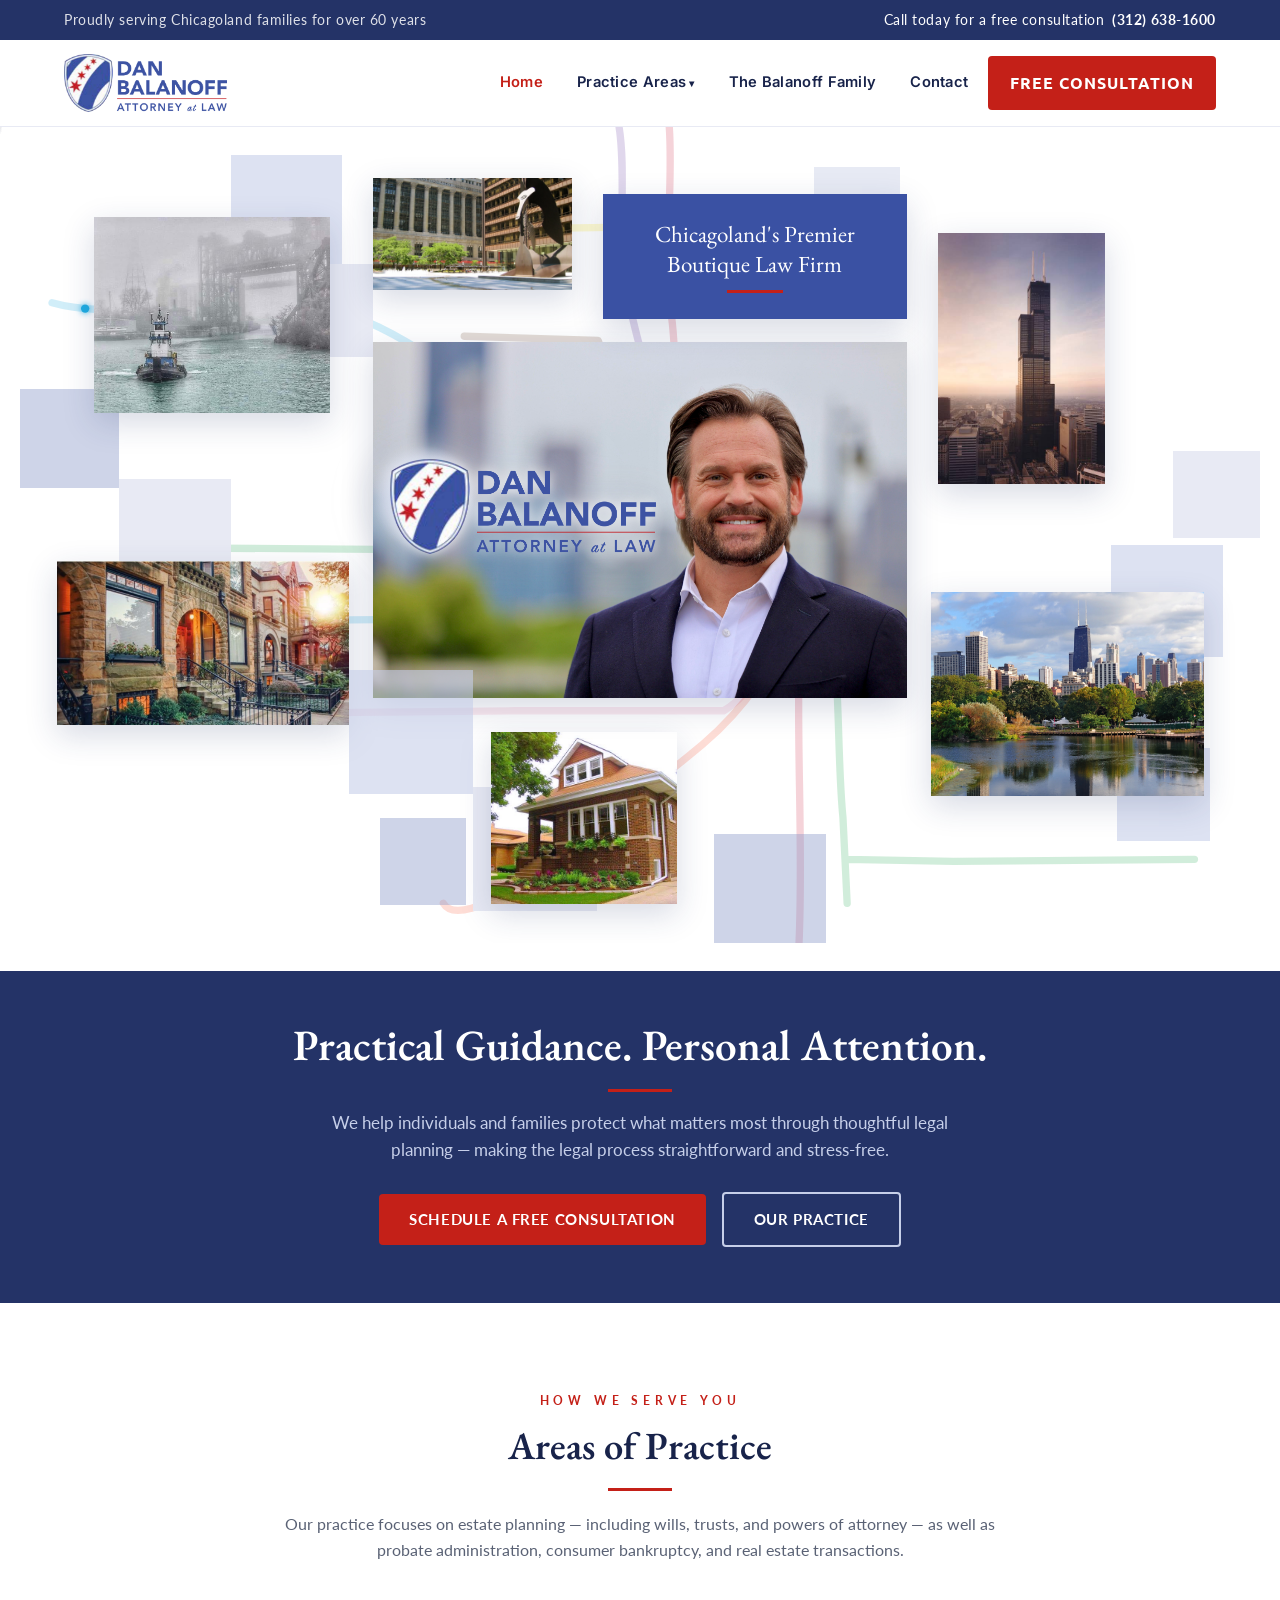
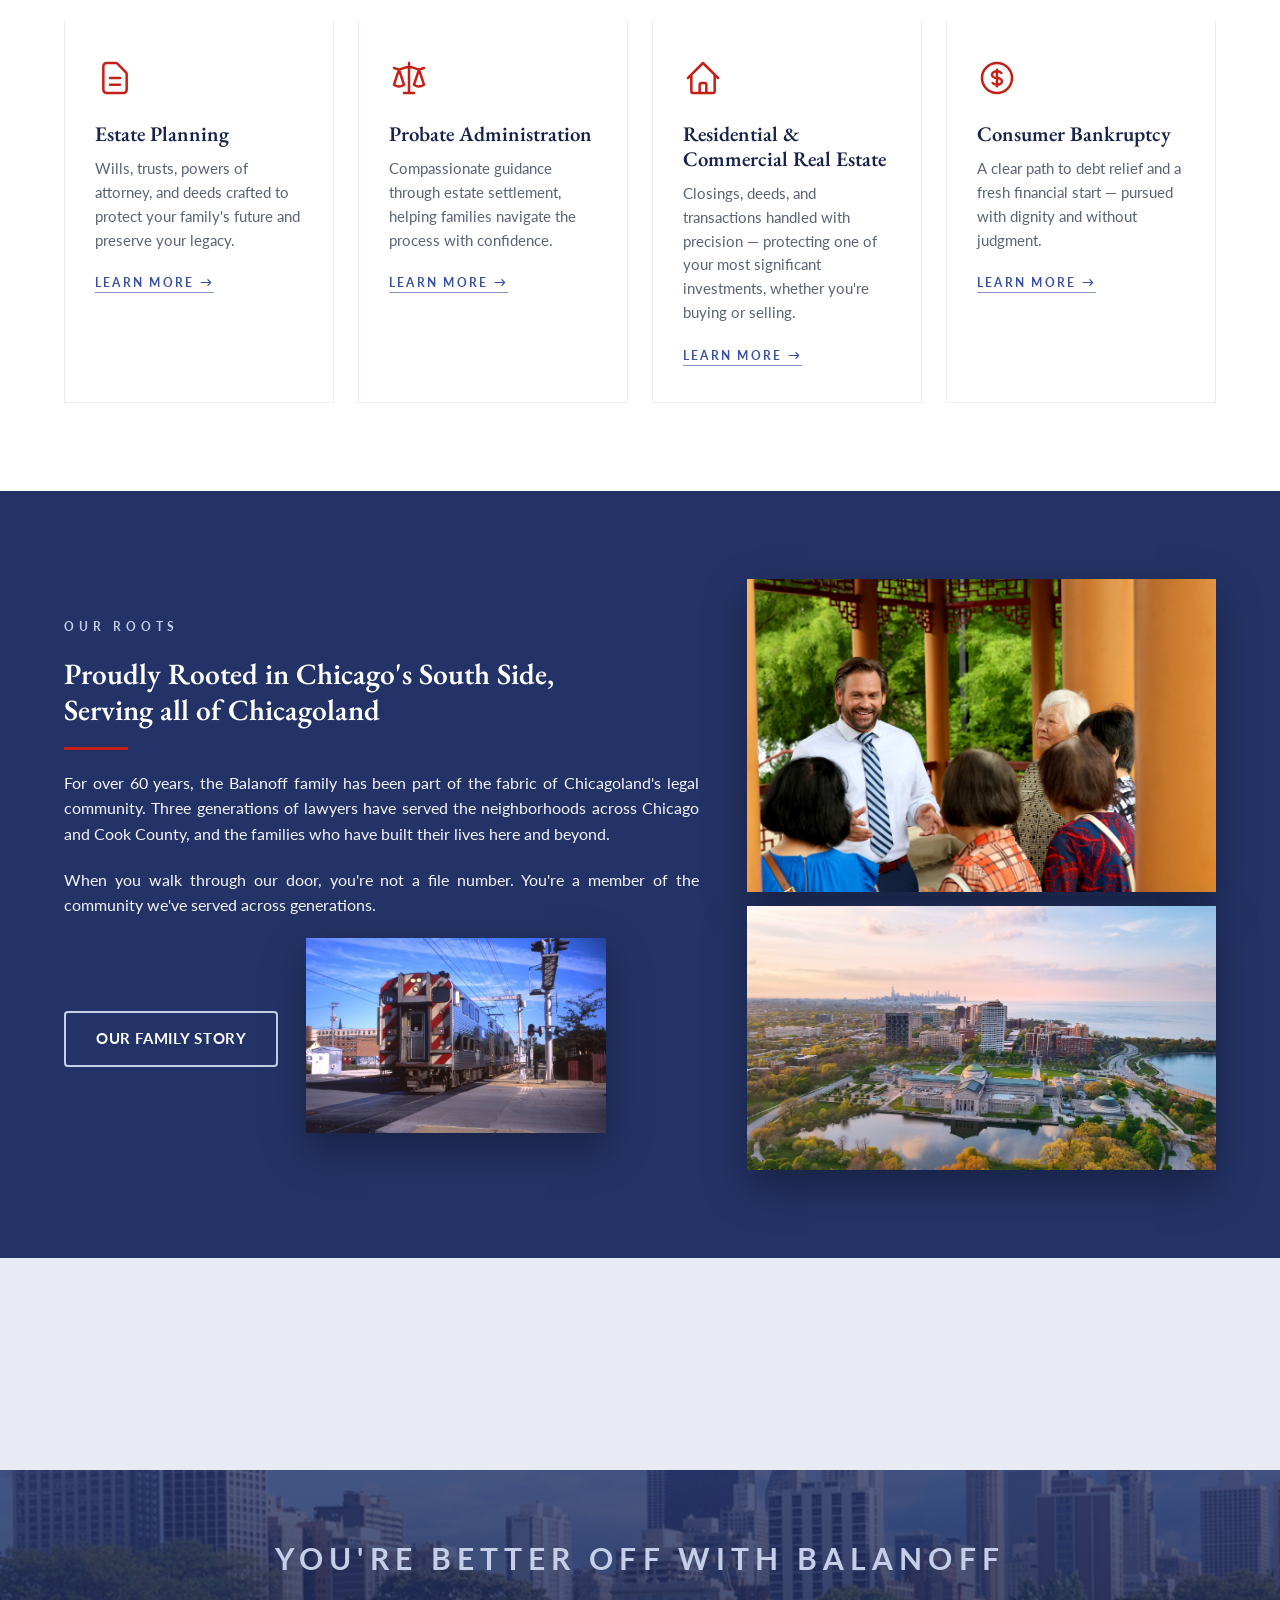
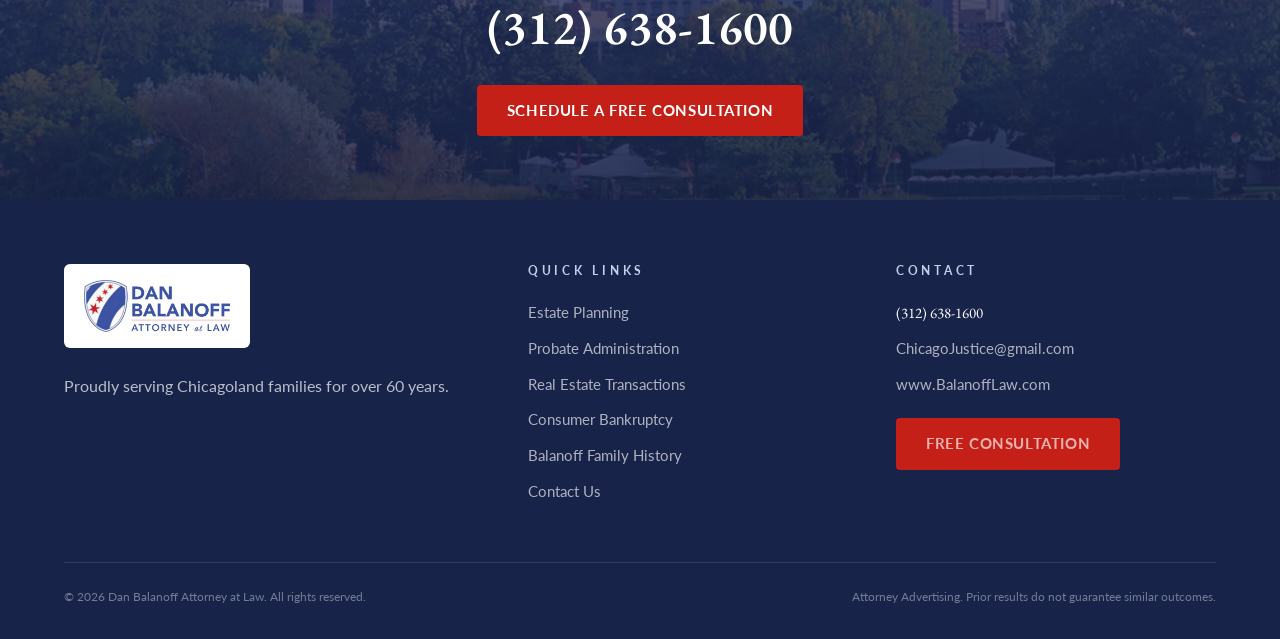
==== index.html @ df3f2abf "Initial commit: homepage with collage hero, brand assets, and design system Co-Authored-By: Claude F" ====
<!DOCTYPE html>
<html lang="en">
<head>
  <meta charset="UTF-8" />
  <meta name="viewport" content="width=device-width, initial-scale=1.0" />
  <title>Dan Balanoff Attorney at Law | Trusted Counsel for Every Chapter | Chicago</title>
  <meta name="description" content="Balanoff Law — estate planning, probate administration, real estate, and consumer bankruptcy. Proudly serving Chicagoland families for over 60 years. (312) 638-1600" />
  <link rel="preconnect" href="https://fonts.googleapis.com" />
  <link rel="preconnect" href="https://fonts.gstatic.com" crossorigin />
  <link rel="stylesheet" href="css/styles.css" />
</head>
<body>

  <!-- ════════ Top utility bar ════════ -->
  <div class="topbar">
    <div class="container">
      <span class="tagline">Proudly serving Chicagoland families for over 60 years</span>
      <span>Call today for a free consultation&ensp;<a href="tel:3126381600">(312) 638-1600</a></span>
    </div>
  </div>

  <!-- ════════ Header ════════ -->
  <header class="site-header" id="site-header">
    <div class="container">
      <a href="index.html" class="brand" aria-label="Balanoff Law home">
        <img src="assets/logo-full.png" alt="Dan Balanoff, Attorney at Law — shield logo" />
      </a>

      <button class="nav-toggle" id="nav-toggle" aria-label="Open menu" aria-expanded="false" aria-controls="main-nav">
        <span></span><span></span><span></span>
      </button>

      <nav class="main-nav" id="main-nav" aria-label="Primary">
        <ul>
          <li><a href="index.html" class="active">Home</a></li>
          <li class="has-dropdown">
            <a href="index.html#practice" aria-haspopup="true">Practice Areas</a>
            <ul class="dropdown">
              <li><a href="estate-planning.html">Estate Planning</a></li>
              <li><a href="probate.html">Probate Administration</a></li>
              <li><a href="real-estate.html">Real Estate</a></li>
              <li><a href="bankruptcy.html">Consumer Bankruptcy</a></li>
            </ul>
          </li>
          <li><a href="family-history.html">The Balanoff Family</a></li>
          <li><a href="contact.html">Contact</a></li>
          <li><a href="contact.html" class="nav-cta">Free Consultation</a></li>
        </ul>
      </nav>
    </div>
  </header>

  <main>
    <!-- ════════ Hero collage ════════ -->
    <section class="hero" aria-label="Balanoff Law — Chicago">

      <!-- CTA 'L' map watermark with traveling train lights -->
      <div class="hero-map" aria-hidden="true">
        <svg viewBox="0 0 1240 780" preserveAspectRatio="xMidYMid slice" xmlns="http://www.w3.org/2000/svg">
          <defs>
            <filter id="train-glow" x="-150%" y="-150%" width="400%" height="400%">
              <feGaussianBlur stdDeviation="3" result="blur" />
              <feMerge>
                <feMergeNode in="blur" /><feMergeNode in="SourceGraphic" />
              </feMerge>
            </filter>
          </defs>

          <!-- L lines (authentic CTA colors) -->
          <path id="l-red"    class="l-line" stroke="#C60C30" d="M648,0 C652,60 642,120 650,180 C658,240 650,300 660,350 C668,390 700,400 740,415 L770,430 L772,520 C770,600 776,690 772,780" />
          <path id="l-purple" class="l-line" stroke="#522398" d="M600,0 C608,50 596,110 610,170 C622,225 640,280 652,330 C662,370 700,395 738,412" />
          <path id="l-yellow" class="l-line" stroke="#F9E300" d="M432,58 C436,80 440,95 462,98 L590,96" />
          <path id="l-blue"   class="l-line" stroke="#00A1DE" d="M58,168 C100,180 150,172 210,174 L330,176 C420,200 520,300 600,370 C650,412 710,420 752,428" />
          <path id="l-blue2"  class="l-line" stroke="#00A1DE" d="M178,470 C260,476 340,468 430,472 L600,470 C660,468 716,452 754,442" />
          <path id="l-green"  class="l-line" stroke="#009B3A" d="M138,402 L400,404 C500,406 600,410 700,418 L745,422 L800,455 C812,520 808,600 814,660 L818,742 M818,700 L920,702 L1150,700" />
          <path id="l-brown"  class="l-line" stroke="#62361B" d="M452,200 L580,204 C592,240 610,260 614,300 C618,340 660,380 700,402 L742,418" />
          <path id="l-pink"   class="l-line" stroke="#E27EA6" d="M300,560 L500,558 L700,558 C730,540 748,500 754,462" />
          <path id="l-orange" class="l-line" stroke="#F9461C" d="M432,742 C440,756 470,748 510,720 C560,684 620,640 680,590 C720,556 752,510 764,470" />
          <!-- the Loop -->
          <rect class="l-loop" stroke="#522398" x="746" y="408" width="56" height="52" rx="6" />

          <!-- traveling train lights -->
          <circle class="train-dot" r="4.5" fill="#C60C30" filter="url(#train-glow)">
            <animateMotion dur="14s" repeatCount="indefinite" keyPoints="0;1;0" keyTimes="0;0.5;1" calcMode="linear"><mpath href="#l-red" /></animateMotion>
          </circle>
          <circle class="train-dot" r="4" fill="#00A1DE" filter="url(#train-glow)">
            <animateMotion dur="16s" begin="2s" repeatCount="indefinite" keyPoints="0;1;0" keyTimes="0;0.5;1" calcMode="linear"><mpath href="#l-blue" /></animateMotion>
          </circle>
          <circle class="train-dot" r="4" fill="#009B3A" filter="url(#train-glow)">
            <animateMotion dur="15s" begin="5s" repeatCount="indefinite" keyPoints="0;1;0" keyTimes="0;0.5;1" calcMode="linear"><mpath href="#l-green" /></animateMotion>
          </circle>
          <circle class="train-dot" r="4" fill="#F9461C" filter="url(#train-glow)">
            <animateMotion dur="12s" begin="1s" repeatCount="indefinite" keyPoints="0;1;0" keyTimes="0;0.5;1" calcMode="linear"><mpath href="#l-orange" /></animateMotion>
          </circle>
          <circle class="train-dot" r="4" fill="#522398" filter="url(#train-glow)">
            <animateMotion dur="13s" begin="3s" repeatCount="indefinite" keyPoints="0;1;0" keyTimes="0;0.5;1" calcMode="linear"><mpath href="#l-purple" /></animateMotion>
          </circle>
          <circle class="train-dot" r="4" fill="#E27EA6" filter="url(#train-glow)">
            <animateMotion dur="11s" begin="4s" repeatCount="indefinite" keyPoints="0;1;0" keyTimes="0;0.5;1" calcMode="linear"><mpath href="#l-pink" /></animateMotion>
          </circle>
          <circle class="train-dot" r="4" fill="#62361B" filter="url(#train-glow)">
            <animateMotion dur="12s" begin="6s" repeatCount="indefinite" keyPoints="0;1;0" keyTimes="0;0.5;1" calcMode="linear"><mpath href="#l-brown" /></animateMotion>
          </circle>
          <circle class="train-dot" r="4" fill="#00A1DE" filter="url(#train-glow)">
            <animateMotion dur="13s" begin="7s" repeatCount="indefinite" keyPoints="0;1;0" keyTimes="0;0.5;1" calcMode="linear"><mpath href="#l-blue2" /></animateMotion>
          </circle>
        </svg>
      </div>

      <div class="collage">

        <!-- stepped translucent squares (style ref) -->
        <div class="tile flat t-sky  f1"></div>
        <div class="tile flat t-lav  f2"></div>
        <div class="tile flat t-peri f3"></div>
        <div class="tile flat t-sky  f4"></div>
        <div class="tile flat t-lav  f5"></div>
        <div class="tile flat t-peri f6"></div>
        <div class="tile flat t-sky  f7"></div>
        <div class="tile flat t-lav  f8"></div>
        <div class="tile flat t-navy-soft f9"></div>
        <div class="tile flat t-sky  f10"></div>
        <div class="tile flat t-lav  f11"></div>
        <div class="tile flat t-peri f12"></div>

        <!-- navy headline tile -->
        <div class="tile tile-title">
          <span class="tile-line">Chicagoland's Premier<br />Boutique Law Firm</span>
          <div class="tile-rule"></div>
        </div>

        <!-- center headshot with logo overlay -->
        <div class="headshot-wrap">
          <div class="tile tile-headshot">
            <img src="assets/img/dan-headshot.jpg" alt="Dan Balanoff, attorney, with the Chicago skyline behind him" />
          </div>
          <div class="hero-logo" aria-hidden="false">
            <img src="assets/logo-full.png" alt="Dan Balanoff, Attorney at Law" />
          </div>
        </div>

        <!-- surrounding photos -->
        <div class="mobile-grid">
          <div class="tile tile-tugboat">
            <img src="assets/img/tugboat.jpg" alt="A tugboat on the Calumet River in the fog" />
          </div>
          <div class="tile tile-brownstones">
            <img src="assets/img/brownstones.jpg" alt="Historic Chicago brownstone row houses" />
          </div>
          <div class="tile tile-willis">
            <img src="assets/img/willis-tower.jpg" alt="The Willis Tower rising above the Chicago skyline" />
          </div>
          <div class="tile tile-skyline">
            <img src="assets/img/skyline-lp.jpg" alt="Chicago skyline over the Lincoln Park lagoon" />
          </div>
          <div class="tile tile-daley">
            <img src="assets/img/daley-plaza.webp" alt="Daley Plaza and the Picasso sculpture in downtown Chicago" />
          </div>
          <div class="tile tile-house">
            <img src="assets/img/house.jpg" alt="A classic Chicago brick bungalow" />
          </div>
        </div>

      </div>
    </section>

    <!-- ════════ Hero strip ════════ -->
    <section class="hero-strip">
      <h1>Practical Guidance. Personal Attention.</h1>
      <div class="rule center"></div>
      <p>We help individuals and families protect what matters most through thoughtful legal planning — making the legal process straightforward and stress-free.</p>
      <a href="contact.html" class="btn btn-red">Schedule a Free Consultation</a>
      <a href="#practice" class="btn btn-ghost">Our Practice</a>
    </section>

    <!-- ════════ Practice areas ════════ -->
    <section class="section" id="practice">
      <div class="container">
        <div class="section-head reveal">
          <p class="kicker">How We Serve You</p>
          <h2>Areas of Practice</h2>
          <div class="rule center"></div>
          <p class="lede">Our practice focuses on estate planning — including wills, trusts, and powers of attorney — as well as probate administration, consumer bankruptcy, and real estate transactions.</p>
        </div>

        <div class="practice-grid">
          <a href="estate-planning.html" class="practice-card reveal">
            <svg fill="none" stroke="currentColor" viewBox="0 0 24 24" aria-hidden="true">
              <path stroke-linecap="round" stroke-linejoin="round" stroke-width="1.5" d="M9 12h6m-6 4h6m2 5H7a2 2 0 01-2-2V5a2 2 0 012-2h5.586a1 1 0 01.707.293l5.414 5.414a1 1 0 01.293.707V19a2 2 0 01-2 2z"/>
            </svg>
            <h3>Estate Planning</h3>
            <p>Wills, trusts, powers of attorney, and deeds crafted to protect your family's future and preserve your legacy.</p>
            <span class="more">Learn More →</span>
          </a>

          <a href="probate.html" class="practice-card reveal">
            <svg fill="none" stroke="currentColor" viewBox="0 0 24 24" aria-hidden="true">
              <path stroke-linecap="round" stroke-linejoin="round" stroke-width="1.5" d="M3 6l3 1m0 0l-3 9a5.002 5.002 0 006.001 0M6 7l3 9M6 7l6-2m6 2l3-1m-3 1l-3 9a5.002 5.002 0 006.001 0M18 7l3 9m-3-9l-6-2m0-2v2m0 16V5m0 16H9m3 0h3"/>
            </svg>
            <h3>Probate Administration</h3>
            <p>Compassionate guidance through estate settlement, helping families navigate the process with confidence.</p>
            <span class="more">Learn More →</span>
          </a>

          <a href="real-estate.html" class="practice-card reveal">
            <svg fill="none" stroke="currentColor" viewBox="0 0 24 24" aria-hidden="true">
              <path stroke-linecap="round" stroke-linejoin="round" stroke-width="1.5" d="M3 12l2-2m0 0l7-7 7 7M5 10v10a1 1 0 001 1h3m10-11l2 2m-2-2v10a1 1 0 01-1 1h-3m-6 0a1 1 0 001-1v-4a1 1 0 011-1h2a1 1 0 011 1v4a1 1 0 001 1m-6 0h6"/>
            </svg>
            <h3>Residential &amp; Commercial Real Estate</h3>
            <p>Closings, deeds, and transactions handled with precision — protecting one of your most significant investments, whether you're buying or selling.</p>
            <span class="more">Learn More →</span>
          </a>

          <a href="bankruptcy.html" class="practice-card reveal">
            <svg fill="none" stroke="currentColor" viewBox="0 0 24 24" aria-hidden="true">
              <path stroke-linecap="round" stroke-linejoin="round" stroke-width="1.5" d="M12 8c-1.657 0-3 .895-3 2s1.343 2 3 2 3 .895 3 2-1.343 2-3 2m0-8c1.11 0 2.08.402 2.599 1M12 8V7m0 1v8m0 0v1m0-1c-1.11 0-2.08-.402-2.599-1M21 12a9 9 0 11-18 0 9 9 0 0118 0z"/>
            </svg>
            <h3>Consumer Bankruptcy</h3>
            <p>A clear path to debt relief and a fresh financial start — pursued with dignity and without judgment.</p>
            <span class="more">Learn More →</span>
          </a>
        </div>
      </div>
    </section>

    <!-- ════════ Roots / community ════════ -->
    <section class="section roots" id="roots">
      <div class="container roots-grid">
        <div class="reveal">
          <p class="kicker">Our Roots</p>
          <h2>Proudly Rooted in Chicago's South Side,<br />Serving all of Chicagoland</h2>
          <div class="rule"></div>
          <p>For over 60 years, the Balanoff family has been part of the fabric of Chicagoland's legal community. Three generations of lawyers have served the neighborhoods across Chicago and Cook County, and the families who have built their lives here and beyond.</p>
          <p>When you walk through our door, you're not a file number. You're a member of the community we've served across generations.</p>
          <div class="roots-cta-row">
            <a href="family-history.html" class="btn btn-ghost">Our Family Story</a>
            <div class="rc rc-metra"><img src="assets/img/metra.jpg" alt="A Metra commuter train at a South Side crossing" /></div>
          </div>
        </div>
        <div class="roots-collage reveal">
          <div class="rc rc1"><img src="assets/img/dan-ping-tom.jpg" alt="Dan Balanoff in Ping Tom Memorial Park" /></div>
          <div class="rc rc2"><img src="assets/img/msi.jpg" alt="Aerial view of the Museum of Science and Industry with the Chicago skyline beyond" /></div>
        </div>
      </div>
    </section>

    <!-- ════════ Quote band ════════ -->
    <section class="section quote-band">
      <div class="container reveal">
        <blockquote>"Life is a journey that begins and ends with family. The Balanoffs have proudly represented the residents of Chicagoland for over 60 years."</blockquote>
        <div class="quote-attr">A Legacy of Service</div>
      </div>
    </section>

    <!-- ════════ CTA banner ════════ -->
    <section class="cta-banner" style="background-image:url('assets/img/skyline-lp.jpg')">
      <div class="cta-inner">
        <p class="kicker">You're Better Off with Balanoff</p>
        <h2><a href="tel:3126381600">(312) 638-1600</a></h2>
        <a href="contact.html" class="btn btn-red">Schedule a Free Consultation</a>
      </div>
    </section>
  </main>

  <!-- ════════ Footer ════════ -->
  <footer class="site-footer">
    <div class="container">
      <div class="footer-grid">
        <div>
          <div class="footer-logo-panel">
            <img src="assets/logo-full.png" alt="Dan Balanoff, Attorney at Law" />
          </div>
          <p>Proudly serving Chicagoland families for over 60 years.</p>
        </div>
        <div>
          <h4>Quick Links</h4>
          <ul>
            <li><a href="estate-planning.html">Estate Planning</a></li>
            <li><a href="probate.html">Probate Administration</a></li>
            <li><a href="real-estate.html">Real Estate Transactions</a></li>
            <li><a href="bankruptcy.html">Consumer Bankruptcy</a></li>
            <li><a href="family-history.html">Balanoff Family History</a></li>
            <li><a href="contact.html">Contact Us</a></li>
          </ul>
        </div>
        <div>
          <h4>Contact</h4>
          <ul>
            <li><a href="tel:3126381600" class="footer-phone">(312) 638-1600</a></li>
            <li><a href="mailto:ChicagoJustice@gmail.com">ChicagoJustice@gmail.com</a></li>
            <li><a href="https://www.BalanoffLaw.com">www.BalanoffLaw.com</a></li>
            <li style="padding-top:12px"><a href="contact.html" class="btn btn-red">Free Consultation</a></li>
          </ul>
        </div>
      </div>
      <div class="footer-bottom">
        <p>© 2026 Dan Balanoff Attorney at Law. All rights reserved.</p>
        <p>Attorney Advertising. Prior results do not guarantee similar outcomes.</p>
      </div>
    </div>
  </footer>

  <script src="js/main.js"></script>
</body>
</html>
---- css/styles.css ----
/* ════════════════════════════════════════════════════
   BALANOFF LAW — Global Styles
   Palette extracted from the firm logo (door hanger PDF)
   ════════════════════════════════════════════════════ */
@import url('https://fonts.googleapis.com/css2?family=EB+Garamond:ital,wght@0,400;0,500;0,600;0,700;1,500&family=Lato:wght@300;400;700&family=Inter:wght@400;600;700&family=Ubuntu:wght@400;500;700&display=swap');

:root {
  /* Brand colors */
  --navy: #3a51a3;          /* logo wordmark & shield stripes */
  --navy-deep: #243367;     /* darker variation */
  --navy-ink: #18234a;      /* darkest — headings */
  --red: #c42018;           /* six-pointed stars, divider rule */
  --red-dark: #a31a13;
  --lavender: #e8eaf4;      /* light background tint (from PDF back) */
  --periwinkle: #8694c6;    /* mid accent */
  --sky: #c6cfe9;           /* light variation */
  --white: #ffffff;
  --off-white: #f7f8fc;
  --text: #2a3142;
  --text-muted: #5a6275;

  --font-heading: 'EB Garamond', Georgia, serif;
  --font-body: 'Lato', 'Segoe UI', sans-serif;
  --font-nav: 'Inter', 'Segoe UI', sans-serif;       /* Ankin Law header body font */
  --font-block: 'Ubuntu', 'Segoe UI', sans-serif;    /* Ankin Law heading font */

  --container: 1200px;
  --shadow-tile: 0 10px 30px rgba(36, 51, 103, 0.18);
  --shadow-soft: 0 4px 16px rgba(36, 51, 103, 0.10);
}

* { box-sizing: border-box; margin: 0; padding: 0; }

html { scroll-behavior: smooth; }

body {
  font-family: var(--font-body);
  font-size: 16px;
  line-height: 1.6;
  color: var(--text);
  background: var(--white);
  -webkit-font-smoothing: antialiased;
  overflow-x: hidden;
}

img { max-width: 100%; display: block; }

h1, h2, h3, h4 { font-family: var(--font-heading); color: var(--navy-ink); line-height: 1.2; }

a { color: var(--navy); }

::selection { background: var(--red); color: var(--white); }

.container { max-width: var(--container); margin: 0 auto; padding: 0 24px; }

.kicker {
  font-size: 0.75rem;
  letter-spacing: 0.4em;
  text-transform: uppercase;
  font-weight: 700;
  color: var(--red);
  margin-bottom: 12px;
}

.rule { width: 64px; height: 3px; background: var(--red); margin: 20px 0; }
.rule.center { margin-left: auto; margin-right: auto; }

/* ════════ Top utility bar ════════ */
.topbar {
  background: var(--navy-deep);
  color: var(--white);
  font-size: 0.875rem;
  letter-spacing: 0.04em;
}
.topbar .container {
  display: flex;
  justify-content: space-between;
  align-items: center;
  min-height: 40px;
  gap: 16px;
}
.topbar a { color: var(--white); text-decoration: none; font-weight: 700; }
.topbar a:hover { text-decoration: underline; }
.topbar .tagline { opacity: 0.85; }

/* ════════ Header / nav ════════ */
.site-header {
  background: var(--white);
  border-bottom: 1px solid var(--lavender);
  position: sticky;
  top: 0;
  z-index: 100;
  transition: box-shadow 250ms ease;
}
.site-header.scrolled { box-shadow: var(--shadow-soft); }
.site-header .container {
  display: flex;
  align-items: center;
  justify-content: space-between;
  min-height: 86px;
  gap: 24px;
  position: relative;
}
.brand { display: flex; align-items: center; }
.brand img { height: 58px; width: auto; }

.main-nav ul { display: flex; gap: 6px; list-style: none; align-items: center; }
.main-nav a {
  display: inline-block;
  padding: 10px 14px;
  text-decoration: none;
  color: var(--navy-ink);
  font-family: var(--font-nav);
  font-weight: 600;
  font-size: 0.92rem;
  letter-spacing: 0.02em;
  border-radius: 4px;
  transition: background 200ms ease, color 200ms ease;
  cursor: pointer;
}
.main-nav a:hover, .main-nav a:focus-visible { background: var(--lavender); color: var(--navy); }
.main-nav a.active { color: var(--red); }

.has-dropdown { position: relative; }
.has-dropdown > a::after { content: ' ▾'; font-size: 0.7em; }
.dropdown {
  position: absolute;
  top: 100%;
  left: 0;
  background: var(--white);
  min-width: 330px;
  border: 1px solid var(--lavender);
  border-top: 3px solid var(--red);
  box-shadow: var(--shadow-soft);
  list-style: none;
  padding: 8px 0;
  opacity: 0;
  visibility: hidden;
  transform: translateY(8px);
  transition: opacity 200ms ease, transform 200ms ease, visibility 200ms;
}
.has-dropdown:hover .dropdown,
.has-dropdown:focus-within .dropdown {
  opacity: 1;
  visibility: visible;
  transform: translateY(0);
}
.dropdown a { display: block; padding: 10px 18px; border-radius: 0; }

.nav-cta {
  background: var(--red);
  color: var(--white) !important;
  padding: 14px 22px !important;
  border-radius: 4px;
  font-family: var(--font-block) !important;
  font-weight: 700 !important;
  font-size: 1.02rem !important;
  text-transform: uppercase;
  letter-spacing: 0.06em !important;
}
.nav-cta:hover, .nav-cta:focus-visible { background: var(--red-dark) !important; color: var(--white) !important; }

.nav-toggle { display: none; background: none; border: none; cursor: pointer; padding: 10px; }
.nav-toggle span {
  display: block; width: 26px; height: 3px;
  background: var(--navy-ink); margin: 5px 0; border-radius: 2px;
  transition: transform 250ms ease, opacity 250ms ease;
}
.nav-toggle.open span:nth-child(1) { transform: translateY(8px) rotate(45deg); }
.nav-toggle.open span:nth-child(2) { opacity: 0; }
.nav-toggle.open span:nth-child(3) { transform: translateY(-8px) rotate(-45deg); }

/* ════════ Hero collage ════════ */
.hero {
  background: var(--white);
  overflow: hidden;
  position: relative;
  padding: 28px 16px 8px;
}

.collage {
  position: relative;
  max-width: 1240px;
  margin: 0 auto;
  aspect-ratio: 1240 / 780;
  z-index: 1;
}

/* CTA 'L' map watermark behind the collage */
.hero-map {
  position: absolute;
  inset: 0;
  width: 100%;
  height: 100%;
  z-index: 0;
  pointer-events: none;
}
.hero-map svg { width: 100%; height: 100%; }
.hero-map .l-line {
  fill: none;
  stroke-width: 7;
  stroke-linecap: round;
  stroke-linejoin: round;
  opacity: 0.18;
}
.hero-map .l-loop {
  fill: none;
  stroke-width: 8;
  opacity: 0.2;
}
.hero-map .train-dot { opacity: 0.85; }

@media (prefers-reduced-motion: reduce) {
  .hero-map .train-dot { display: none; }
}

.tile {
  position: absolute;
  overflow: hidden;
  box-shadow: var(--shadow-tile);
}
.tile img { width: 100%; height: 100%; object-fit: cover; }

/* flat translucent squares — the stepped checkerboard from the style ref */
.tile.flat { box-shadow: none; }
.t-lav  { background: var(--lavender); }
.t-sky  { background: var(--sky); opacity: 0.6; }
.t-peri { background: var(--periwinkle); opacity: 0.4; }
.t-navy-soft { background: var(--navy); opacity: 0.12; }

/* placeholder tiles awaiting photos */
.tile.placeholder {
  background: var(--lavender);
  border: 2px dashed var(--periwinkle);
  display: flex;
  align-items: center;
  justify-content: center;
  text-align: center;
  color: var(--navy);
  font-size: 0.8rem;
  font-weight: 700;
  letter-spacing: 0.06em;
  text-transform: uppercase;
  padding: 12px;
  box-shadow: none;
}

/* --- tile positions (desktop) — % of 1240x780 canvas, aspect = native photo --- */
.tile-headshot    { left: 28.5%; top: 24%; width: 43%;   aspect-ratio: 4088 / 2725; z-index: 5; }
.tile-tugboat     { left: 6%;    top: 8%;  width: 19%;   aspect-ratio: 802 / 665;   z-index: 4; }
.tile-brownstones { left: 3%;    top: 52%; width: 23.5%; aspect-ratio: 1000 / 564;  z-index: 4; }
.tile-willis      { left: 74%;   top: 10%; width: 13.5%; aspect-ratio: 452 / 678;   z-index: 4; }
.tile-skyline     { left: 73.5%; top: 56%; width: 22%;   aspect-ratio: 4 / 3;       z-index: 4; }
.tile-daley       { left: 28.5%; top: 3%;  width: 16%;   aspect-ratio: 16 / 9;      z-index: 4; }
.tile-house       { left: 38%;   top: 74%; width: 15%;   aspect-ratio: 500 / 462;   z-index: 4; }

/* navy headline tile — echoes the title block in the style ref */
.tile-title {
  left: 47%; top: 5%; width: 24.5%; height: 16%;
  background: var(--navy);
  z-index: 6;
  display: flex;
  flex-direction: column;
  align-items: center;
  justify-content: center;
  text-align: center;
  padding: 1.6% 2%;
}
.tile-title .tile-line {
  font-family: var(--font-heading);
  color: var(--white);
  font-size: clamp(1rem, 1.8vw, 1.7rem);
  line-height: 1.3;
}
.tile-title .tile-rule {
  width: 56px;
  height: 3px;
  background: var(--red);
  margin-top: 10px;
}

/* stepped flat squares */
.f1  { left: 17%;   top: 0%;    width: 9%;   aspect-ratio: 1; }
.f2  { left: 8%;    top: 41.5%; width: 9%;   aspect-ratio: 1; }
.f3  { left: 0%;    top: 30%;   width: 8%;   aspect-ratio: 1; }
.f4  { left: 26.5%; top: 66%;   width: 10%;  aspect-ratio: 1; z-index: 6; }
.f5  { left: 36.5%; top: 81%;   width: 10%;  aspect-ratio: 1; }
.f6  { left: 56%;   top: 87%;   width: 9%;   aspect-ratio: 1; }
.f7  { left: 88%;   top: 50%;   width: 9%;   aspect-ratio: 1; }
.f8  { left: 93%;   top: 38%;   width: 7%;   aspect-ratio: 1; }
.f9  { left: 64%;   top: 1.5%;  width: 7%;   aspect-ratio: 1; z-index: 2; }
.f10 { left: 88.5%; top: 76%;   width: 7.5%; aspect-ratio: 1; }
.f11 { left: 21%;   top: 14%;   width: 7.5%; aspect-ratio: 1; z-index: 2; }
.f12 { left: 29%;   top: 85%;   width: 7%;   aspect-ratio: 1; z-index: 6; }

/* ════════ Logo overlay + gleam ════════ */
.hero-logo {
  position: absolute;
  left: 29.8%;
  top: 39%;
  width: 21.5%;
  z-index: 7;
  filter: drop-shadow(0 0 6px rgba(255, 255, 255, 0.9))
          drop-shadow(0 0 18px rgba(255, 255, 255, 0.75))
          drop-shadow(0 4px 14px rgba(24, 35, 74, 0.3));
}
.hero-logo img { width: 100%; height: auto; }

/* soft glow pulsing behind the shield */
.hero-logo::before {
  content: '';
  position: absolute;
  left: -7%;
  top: -16%;
  width: 40%;
  aspect-ratio: 1;
  background: radial-gradient(circle, rgba(255,255,255,0.95) 0%, rgba(198,207,233,0.55) 45%, transparent 70%);
  z-index: -1;
  animation: shield-glow 7s ease-in-out infinite;
}

/* gleam sweep masked to the logo's own pixels */
.hero-logo::after {
  content: '';
  position: absolute;
  inset: 0;
  background: linear-gradient(110deg,
    transparent 30%,
    rgba(255, 255, 255, 0) 42%,
    rgba(255, 255, 255, 0.95) 50%,
    rgba(255, 255, 255, 0) 58%,
    transparent 70%);
  background-size: 280% 100%;
  background-position: 120% 0;
  -webkit-mask-image: url('../assets/logo-full.png');
  -webkit-mask-size: 100% 100%;
  mask-image: url('../assets/logo-full.png');
  mask-size: 100% 100%;
  animation: gleam 7s ease-in-out infinite;
  pointer-events: none;
}

@keyframes gleam {
  0%, 55%   { background-position: 120% 0; }
  85%, 100% { background-position: -60% 0; }
}
@keyframes shield-glow {
  0%, 100% { opacity: 0.35; transform: scale(1); }
  50%      { opacity: 0.9;  transform: scale(1.12); }
}

/* ════════ Hero strip below collage ════════ */
.hero-strip {
  background: var(--navy-deep);
  color: var(--white);
  text-align: center;
  padding: 48px 24px 56px;
  margin-top: 28px;
}
.hero-strip h1 {
  color: var(--white);
  font-size: clamp(1.7rem, 3.4vw, 2.7rem);
  font-weight: 600;
}
.hero-strip .rule { margin: 18px auto; }
.hero-strip p {
  max-width: 660px;
  margin: 0 auto 28px;
  color: var(--sky);
  font-size: 1.05rem;
}

.btn {
  display: inline-block;
  padding: 14px 30px;
  border-radius: 4px;
  font-weight: 700;
  letter-spacing: 0.04em;
  text-decoration: none;
  font-size: 0.92rem;
  text-transform: uppercase;
  transition: background 200ms ease, transform 200ms ease, border-color 200ms ease;
  cursor: pointer;
}
.btn:active { transform: scale(0.97); }
.btn-red { background: var(--red); color: var(--white); }
.btn-red:hover { background: var(--red-dark); }
.btn-ghost { border: 2px solid var(--sky); color: var(--white); margin-left: 12px; }
.btn-ghost:hover { background: rgba(255,255,255,0.12); }

/* ════════ Practice areas ════════ */
.section { padding: 88px 0; }
.section-head { text-align: center; max-width: 720px; margin: 0 auto 56px; }
.section-head p.lede { color: var(--text-muted); }
.section-head h2 { font-size: clamp(1.8rem, 3vw, 2.5rem); font-weight: 600; }

.practice-grid {
  display: grid;
  grid-template-columns: repeat(4, 1fr);
  gap: 24px;
}
.practice-card {
  display: block;
  background: var(--white);
  border: 1px solid var(--lavender);
  border-top: 3px solid transparent;
  padding: 36px 30px;
  text-decoration: none;
  transition: transform 250ms ease, box-shadow 250ms ease, border-color 250ms ease;
}
.practice-card:hover, .practice-card:focus-visible {
  transform: translateY(-4px);
  box-shadow: var(--shadow-tile);
  border-top-color: var(--red);
}
.practice-card svg { width: 40px; height: 40px; color: var(--red); margin-bottom: 18px; }
.practice-card h3 { font-size: 1.3rem; margin-bottom: 10px; font-weight: 600; }
.practice-card p { font-size: 0.93rem; color: var(--text-muted); margin-bottom: 16px; }
.practice-card .more {
  font-size: 0.78rem;
  letter-spacing: 0.18em;
  text-transform: uppercase;
  font-weight: 700;
  color: var(--navy);
  border-bottom: 1px solid var(--periwinkle);
  padding-bottom: 2px;
}
.practice-card:hover .more { color: var(--red); border-bottom-color: var(--red); }

/* ════════ Roots / community ════════ */
.roots { background: var(--navy-deep); color: var(--white); }
.roots-grid {
  display: grid;
  grid-template-columns: 1.15fr 0.85fr;
  gap: 48px;
  align-items: center;
}
.roots .kicker { color: var(--sky); }
.roots h2 { color: var(--white); font-size: clamp(1.5rem, 2.3vw, 2.1rem); font-weight: 600; white-space: nowrap; }
.roots p { color: rgba(255,255,255,0.95); margin-bottom: 20px; text-align: justify; }
.roots .btn-ghost { margin-left: 0; margin-top: 8px; }

/* full-frame photos: Ping Tom stacked on the museum, equal width */
.roots-collage {
  display: flex;
  flex-direction: column;
  gap: 14px;
  align-self: center;
}
.rc {
  overflow: hidden;
  box-shadow: 0 16px 40px rgba(0,0,0,0.35);
  transition: transform 400ms ease;
}
.rc:hover { transform: scale(1.03); z-index: 10; }
.rc img { width: 100%; height: auto; display: block; }

/* Metra photo beside the Our Family Story button */
.roots-cta-row {
  display: flex;
  align-items: center;
  gap: 28px;
  flex-wrap: wrap;
  margin-top: 8px;
}
.rc-metra { max-width: 300px; flex: 1 1 220px; }

/* ════════ Quote band ════════ */
.quote-band { background: var(--lavender); text-align: center; }
.section.quote-band { padding: 40px 0; }
.quote-band blockquote {
  font-family: var(--font-heading);
  font-style: italic;
  font-size: clamp(1.3rem, 2.4vw, 1.8rem);
  color: var(--navy-ink);
  max-width: 820px;
  margin: 0 auto 24px;
  line-height: 1.5;
}
.quote-attr {
  display: flex;
  align-items: center;
  justify-content: center;
  gap: 16px;
  font-size: 0.85rem;
  letter-spacing: 0.25em;
  text-transform: uppercase;
  font-weight: 700;
  color: var(--navy);
}
.quote-attr::before, .quote-attr::after {
  content: '';
  width: 48px; height: 1px; background: var(--periwinkle);
}

/* ════════ CTA banner ════════ */
.cta-banner {
  position: relative;
  min-height: 320px;
  display: flex;
  align-items: center;
  justify-content: center;
  text-align: center;
  background-size: cover;
  background-position: center;
}
.cta-banner::before {
  content: '';
  position: absolute;
  inset: 0;
  background: linear-gradient(rgba(36, 51, 103, 0.78), rgba(24, 35, 74, 0.85));
}
.cta-inner { position: relative; z-index: 1; padding: 64px 24px; }
.cta-inner .kicker {
  color: var(--sky);
  font-size: clamp(1.3rem, 2.5vw, 1.9rem);  /* 150% larger than standard kicker */
  letter-spacing: 0.2em;
  margin-bottom: 16px;
}
.cta-inner h2 {
  color: var(--white);
  font-size: clamp(2rem, 4vw, 3rem);
  font-weight: 600;
  margin-bottom: 28px;
}
.cta-inner h2 a { color: var(--white); text-decoration: none; }

/* ════════ Footer ════════ */
.site-footer { background: var(--navy-ink); color: rgba(255,255,255,0.7); padding: 64px 0 32px; }
.footer-grid {
  display: grid;
  grid-template-columns: 1.3fr 1fr 1fr;
  gap: 48px;
  margin-bottom: 48px;
}
.footer-logo-panel {
  background: var(--white);
  border-radius: 6px;
  padding: 16px 20px;
  display: inline-block;
  margin-bottom: 18px;
}
.footer-logo-panel img { height: 52px; width: auto; }
.site-footer h4 {
  color: var(--sky);
  font-family: var(--font-body);
  font-size: 0.78rem;
  letter-spacing: 0.3em;
  text-transform: uppercase;
  margin-bottom: 20px;
}
.site-footer ul { list-style: none; }
.site-footer li { margin-bottom: 10px; }
.site-footer a { color: rgba(255,255,255,0.65); text-decoration: none; font-size: 0.93rem; transition: color 200ms ease; }
.site-footer a:hover { color: var(--white); }
.footer-phone { font-family: var(--font-heading); font-size: 1.4rem; color: var(--white) !important; }
.footer-bottom {
  border-top: 1px solid rgba(255,255,255,0.12);
  padding-top: 24px;
  display: flex;
  justify-content: space-between;
  gap: 16px;
  flex-wrap: wrap;
  font-size: 0.78rem;
  color: rgba(255,255,255,0.4);
}

/* ════════ Scroll reveal ════════ */
.reveal {
  opacity: 0;
  transform: translateY(28px);
  transition: opacity 600ms ease, transform 600ms ease;
}
.reveal.visible { opacity: 1; transform: translateY(0); }
.reveal:nth-child(2) { transition-delay: 80ms; }
.reveal:nth-child(3) { transition-delay: 160ms; }
.reveal:nth-child(4) { transition-delay: 240ms; }
.reveal:nth-child(5) { transition-delay: 320ms; }
.reveal:nth-child(6) { transition-delay: 400ms; }

@media (prefers-reduced-motion: reduce) {
  html { scroll-behavior: auto; }
  .hero-logo::before, .hero-logo::after { animation: none; }
  .hero-logo::after { display: none; }
  .reveal { opacity: 1; transform: none; transition: none; }
}

/* ════════ Responsive ════════ */
@media (max-width: 1000px) {
  .practice-grid { grid-template-columns: repeat(2, 1fr); }
  .roots-grid { grid-template-columns: 1fr; }
}

@media (max-width: 900px) {
  .main-nav {
    display: none;
    position: absolute;
    top: 100%;
    left: 0; right: 0;
    background: var(--white);
    border-bottom: 1px solid var(--lavender);
    box-shadow: var(--shadow-soft);
  }
  .main-nav.open { display: block; }
  .main-nav ul { flex-direction: column; align-items: stretch; padding: 12px; }
  .dropdown {
    position: static;
    opacity: 1; visibility: visible; transform: none;
    box-shadow: none; border: none; border-left: 3px solid var(--lavender);
    margin-left: 14px;
    min-width: 0;
  }
  .nav-toggle { display: block; }
}

@media (max-width: 720px) {
  .roots h2 { white-space: normal; }
  /* simplified collage: title, headshot + logo, then photo grid */
  .collage { aspect-ratio: auto; display: flex; flex-direction: column; gap: 14px; }
  .tile, .hero-logo { position: static; }
  .tile.flat { display: none; }
  .tile-title { width: auto; height: auto; padding: 20px; order: 1; }
  .headshot-wrap { position: relative; order: 2; }
  .tile-headshot { width: 100%; }
  .hero-logo {
    position: absolute;
    left: 4%; top: 30%; width: 56%;
  }
  .mobile-grid { display: grid; grid-template-columns: 1fr 1fr; gap: 14px; order: 3; }
  .mobile-grid .tile { position: static; width: auto; aspect-ratio: 4 / 3; }
  .topbar .tagline { display: none; }
  .practice-grid { grid-template-columns: 1fr; }
  .btn-ghost { margin-left: 0; margin-top: 12px; }
  .footer-grid { grid-template-columns: 1fr; gap: 32px; }
}
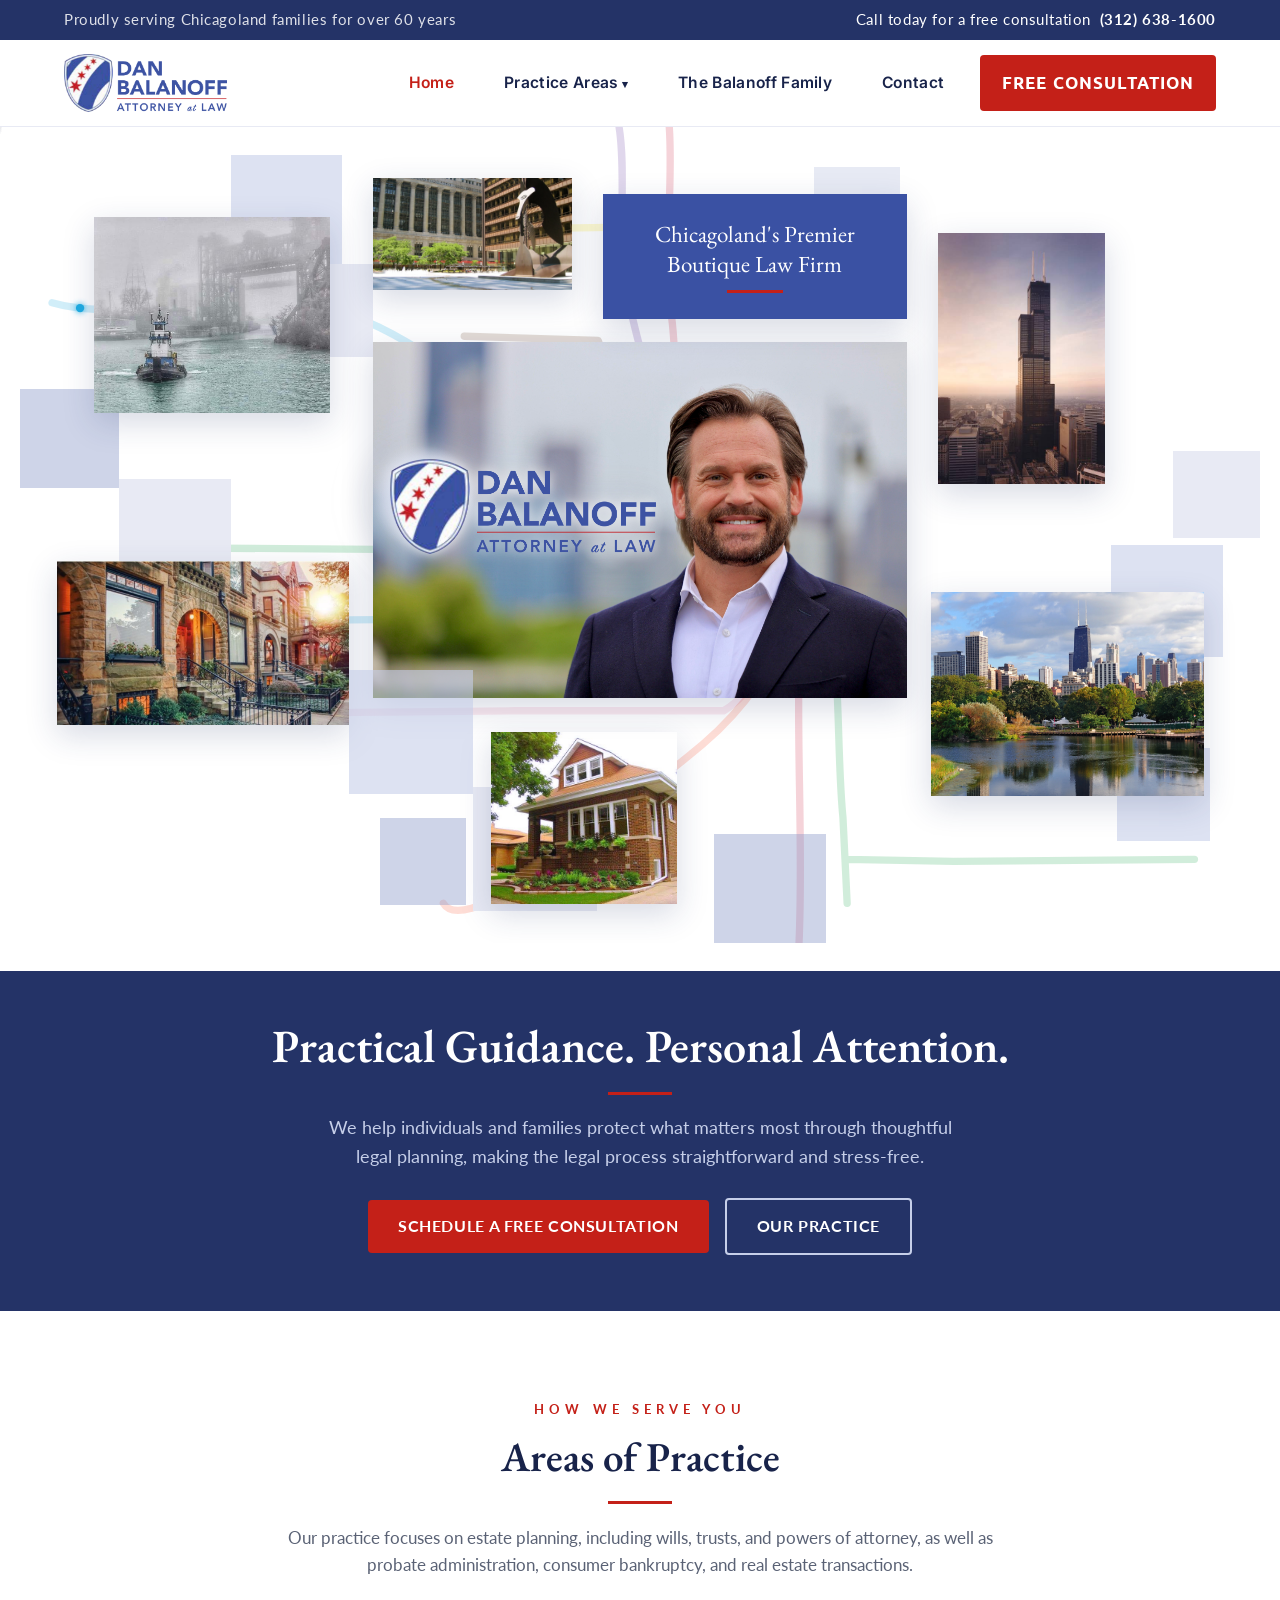
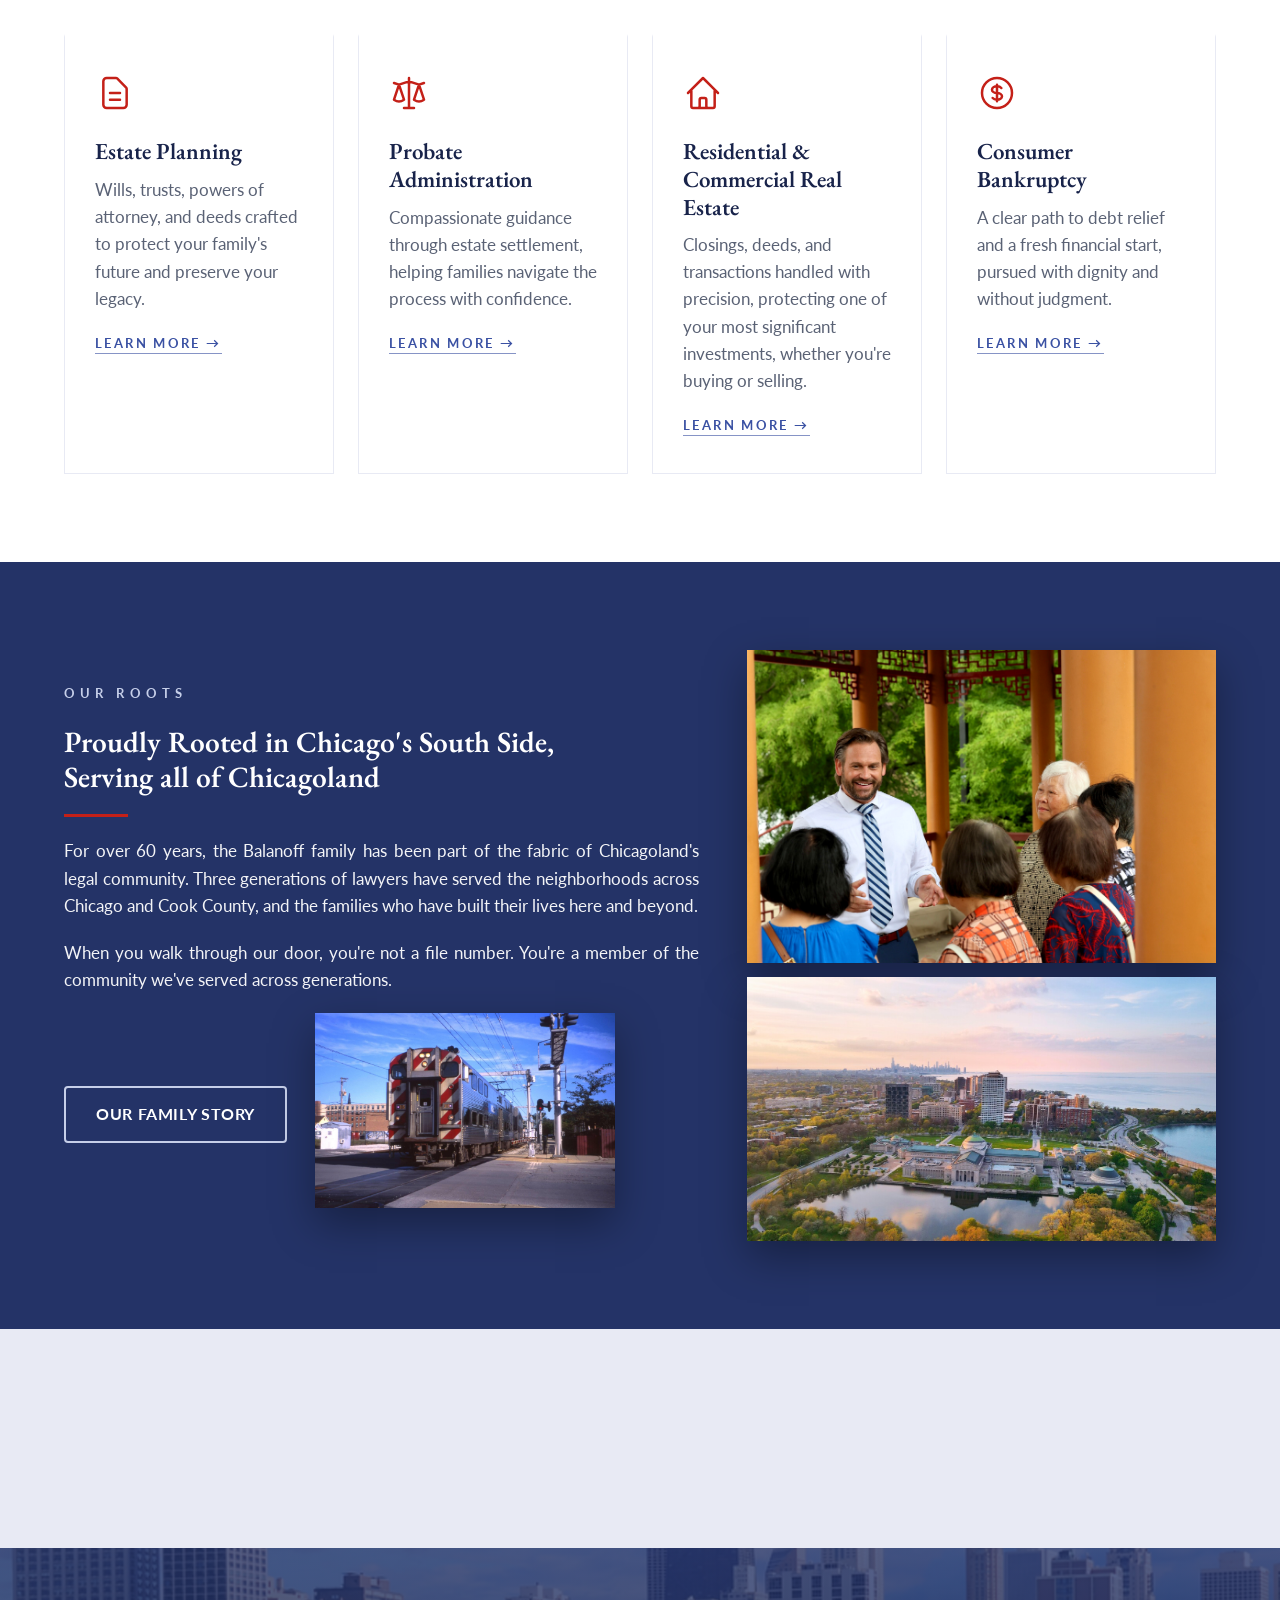
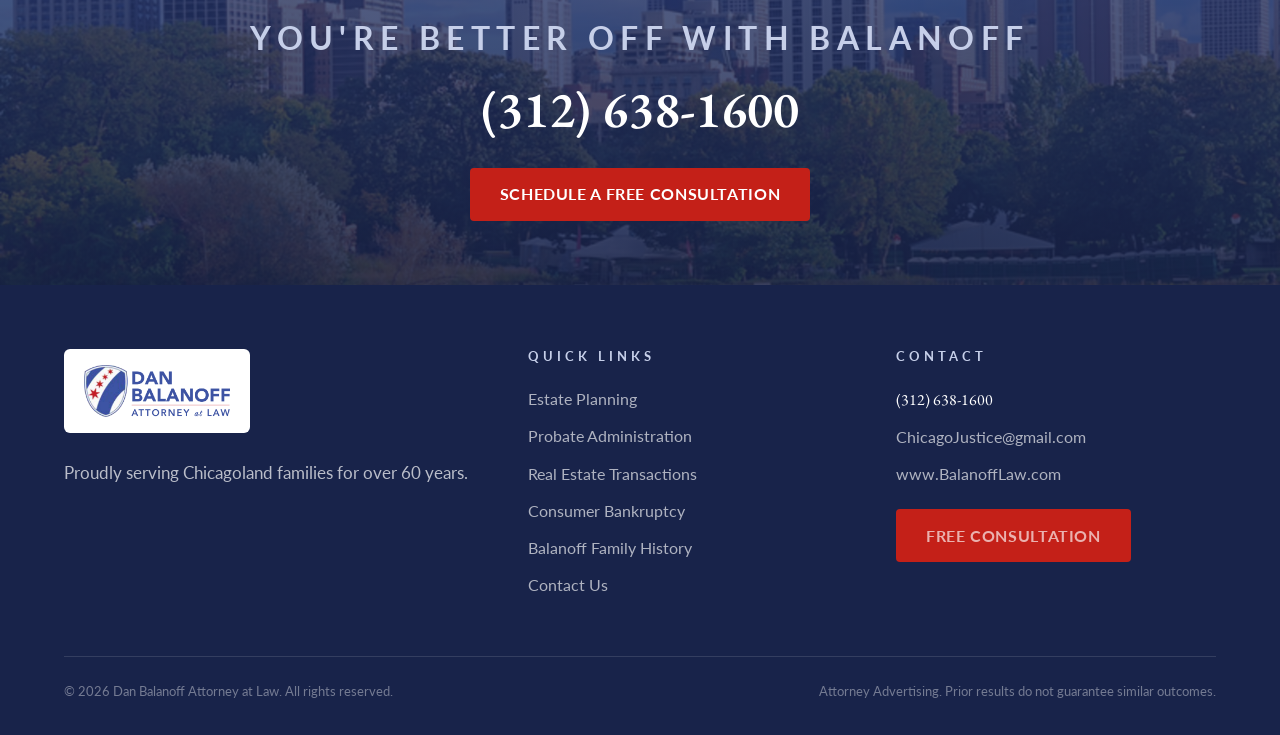
==== commit 2edf8bbe: "Remove em dashes, enlarge type, even out nav spacing, revise estate docs list Co-Authored-By: Claude" ====
--- a/index.html
+++ b/index.html
@@ -4,7 +4,7 @@
   <meta charset="UTF-8" />
   <meta name="viewport" content="width=device-width, initial-scale=1.0" />
   <title>Dan Balanoff Attorney at Law | Trusted Counsel for Every Chapter | Chicago</title>
-  <meta name="description" content="Balanoff Law — estate planning, probate administration, real estate, and consumer bankruptcy. Proudly serving Chicagoland families for over 60 years. (312) 638-1600" />
+  <meta name="description" content="Balanoff Law, estate planning, probate administration, real estate, and consumer bankruptcy. Proudly serving Chicagoland families for over 60 years. (312) 638-1600" />
   <link rel="preconnect" href="https://fonts.googleapis.com" />
   <link rel="preconnect" href="https://fonts.gstatic.com" crossorigin />
   <link rel="stylesheet" href="css/styles.css" />
@@ -23,7 +23,7 @@
   <header class="site-header" id="site-header">
     <div class="container">
       <a href="index.html" class="brand" aria-label="Balanoff Law home">
-        <img src="assets/logo-full.png" alt="Dan Balanoff, Attorney at Law — shield logo" />
+        <img src="assets/logo-full.png" alt="Dan Balanoff, Attorney at Law, shield logo" />
       </a>
 
       <button class="nav-toggle" id="nav-toggle" aria-label="Open menu" aria-expanded="false" aria-controls="main-nav">
@@ -52,7 +52,7 @@
 
   <main>
     <!-- ════════ Hero collage ════════ -->
-    <section class="hero" aria-label="Balanoff Law — Chicago">
+    <section class="hero" aria-label="Balanoff Law, Chicago">
 
       <!-- CTA 'L' map watermark with traveling train lights -->
       <div class="hero-map" aria-hidden="true">
@@ -168,7 +168,7 @@
     <section class="hero-strip">
       <h1>Practical Guidance. Personal Attention.</h1>
       <div class="rule center"></div>
-      <p>We help individuals and families protect what matters most through thoughtful legal planning — making the legal process straightforward and stress-free.</p>
+      <p>We help individuals and families protect what matters most through thoughtful legal planning, making the legal process straightforward and stress-free.</p>
       <a href="contact.html" class="btn btn-red">Schedule a Free Consultation</a>
       <a href="#practice" class="btn btn-ghost">Our Practice</a>
     </section>
@@ -180,7 +180,7 @@
           <p class="kicker">How We Serve You</p>
           <h2>Areas of Practice</h2>
           <div class="rule center"></div>
-          <p class="lede">Our practice focuses on estate planning — including wills, trusts, and powers of attorney — as well as probate administration, consumer bankruptcy, and real estate transactions.</p>
+          <p class="lede">Our practice focuses on estate planning, including wills, trusts, and powers of attorney, as well as probate administration, consumer bankruptcy, and real estate transactions.</p>
         </div>
 
         <div class="practice-grid">
@@ -207,7 +207,7 @@
               <path stroke-linecap="round" stroke-linejoin="round" stroke-width="1.5" d="M3 12l2-2m0 0l7-7 7 7M5 10v10a1 1 0 001 1h3m10-11l2 2m-2-2v10a1 1 0 01-1 1h-3m-6 0a1 1 0 001-1v-4a1 1 0 011-1h2a1 1 0 011 1v4a1 1 0 001 1m-6 0h6"/>
             </svg>
             <h3>Residential &amp; Commercial Real Estate</h3>
-            <p>Closings, deeds, and transactions handled with precision — protecting one of your most significant investments, whether you're buying or selling.</p>
+            <p>Closings, deeds, and transactions handled with precision, protecting one of your most significant investments, whether you're buying or selling.</p>
             <span class="more">Learn More →</span>
           </a>
 
@@ -216,7 +216,7 @@
               <path stroke-linecap="round" stroke-linejoin="round" stroke-width="1.5" d="M12 8c-1.657 0-3 .895-3 2s1.343 2 3 2 3 .895 3 2-1.343 2-3 2m0-8c1.11 0 2.08.402 2.599 1M12 8V7m0 1v8m0 0v1m0-1c-1.11 0-2.08-.402-2.599-1M21 12a9 9 0 11-18 0 9 9 0 0118 0z"/>
             </svg>
             <h3>Consumer Bankruptcy</h3>
-            <p>A clear path to debt relief and a fresh financial start — pursued with dignity and without judgment.</p>
+            <p>A clear path to debt relief and a fresh financial start, pursued with dignity and without judgment.</p>
             <span class="more">Learn More →</span>
           </a>
         </div>
--- a/css/styles.css
+++ b/css/styles.css
@@ -31,11 +31,11 @@
 
 * { box-sizing: border-box; margin: 0; padding: 0; }
 
-html { scroll-behavior: smooth; }
+html { scroll-behavior: smooth; font-size: 17px; }
 
 body {
   font-family: var(--font-body);
-  font-size: 16px;
+  font-size: 1rem;
   line-height: 1.6;
   color: var(--text);
   background: var(--white);
@@ -104,7 +104,7 @@
 .brand { display: flex; align-items: center; }
 .brand img { height: 58px; width: auto; }
 
-.main-nav ul { display: flex; gap: 6px; list-style: none; align-items: center; }
+.main-nav ul { display: flex; gap: 22px; list-style: none; align-items: center; }
 .main-nav a {
   display: inline-block;
   padding: 10px 14px;
@@ -359,7 +359,7 @@
 }
 .hero-strip h1 {
   color: var(--white);
-  font-size: clamp(1.7rem, 3.4vw, 2.7rem);
+  font-size: clamp(1.9rem, 3.6vw, 2.9rem);
   font-weight: 600;
 }
 .hero-strip .rule { margin: 18px auto; }
@@ -392,7 +392,7 @@
 .section { padding: 88px 0; }
 .section-head { text-align: center; max-width: 720px; margin: 0 auto 56px; }
 .section-head p.lede { color: var(--text-muted); }
-.section-head h2 { font-size: clamp(1.8rem, 3vw, 2.5rem); font-weight: 600; }
+.section-head h2 { font-size: clamp(2rem, 3.2vw, 2.7rem); font-weight: 600; }
 
 .practice-grid {
   display: grid;
@@ -414,8 +414,8 @@
   border-top-color: var(--red);
 }
 .practice-card svg { width: 40px; height: 40px; color: var(--red); margin-bottom: 18px; }
-.practice-card h3 { font-size: 1.3rem; margin-bottom: 10px; font-weight: 600; }
-.practice-card p { font-size: 0.93rem; color: var(--text-muted); margin-bottom: 16px; }
+.practice-card h3 { font-size: 1.35rem; margin-bottom: 10px; font-weight: 600; }
+.practice-card p { font-size: 1rem; color: var(--text-muted); margin-bottom: 16px; }
 .practice-card .more {
   font-size: 0.78rem;
   letter-spacing: 0.18em;
@@ -563,6 +563,73 @@
   flex-wrap: wrap;
   font-size: 0.78rem;
   color: rgba(255,255,255,0.4);
+}
+
+/* ════════ Interior pages ════════ */
+.page-hero {
+  background: var(--lavender);
+  text-align: center;
+  padding: 56px 24px;
+}
+.page-hero h1 {
+  font-size: clamp(2.2rem, 4.2vw, 3.2rem);
+  font-weight: 600;
+}
+.page-hero .rule { margin: 18px auto 0; }
+.page-hero .lede {
+  max-width: 640px;
+  margin: 18px auto 0;
+  color: var(--text-muted);
+  font-size: 1.05rem;
+}
+
+.intro-grid {
+  display: grid;
+  grid-template-columns: 0.95fr 1.05fr;
+  gap: 56px;
+  align-items: center;
+}
+.intro-grid .photo {
+  overflow: hidden;
+  box-shadow: var(--shadow-tile);
+}
+.intro-grid .photo img { width: 100%; height: auto; display: block; }
+.intro-grid h2 { font-size: clamp(1.8rem, 2.8vw, 2.4rem); font-weight: 600; }
+.intro-grid p { color: var(--text); margin-bottom: 18px; }
+.intro-grid .btn { margin-top: 8px; }
+
+.doc-cards {
+  display: grid;
+  grid-template-columns: repeat(2, 1fr);
+  gap: 24px;
+}
+.doc-cards .practice-card { cursor: default; }
+
+.doc-list {
+  display: grid;
+  grid-template-columns: repeat(3, 1fr);
+  gap: 20px 32px;
+}
+.doc-item {
+  background: var(--off-white);
+  border-left: 3px solid var(--periwinkle);
+  padding: 18px 20px;
+}
+.doc-item h4 {
+  font-family: var(--font-body);
+  font-size: 1.05rem;
+  color: var(--navy-ink);
+  margin-bottom: 6px;
+}
+.doc-item p { font-size: 0.95rem; color: var(--text-muted); }
+
+@media (max-width: 900px) {
+  .intro-grid { grid-template-columns: 1fr; gap: 32px; }
+  .doc-list { grid-template-columns: 1fr 1fr; }
+}
+@media (max-width: 720px) {
+  .doc-cards { grid-template-columns: 1fr; }
+  .doc-list { grid-template-columns: 1fr; }
 }
 
 /* ════════ Scroll reveal ════════ */
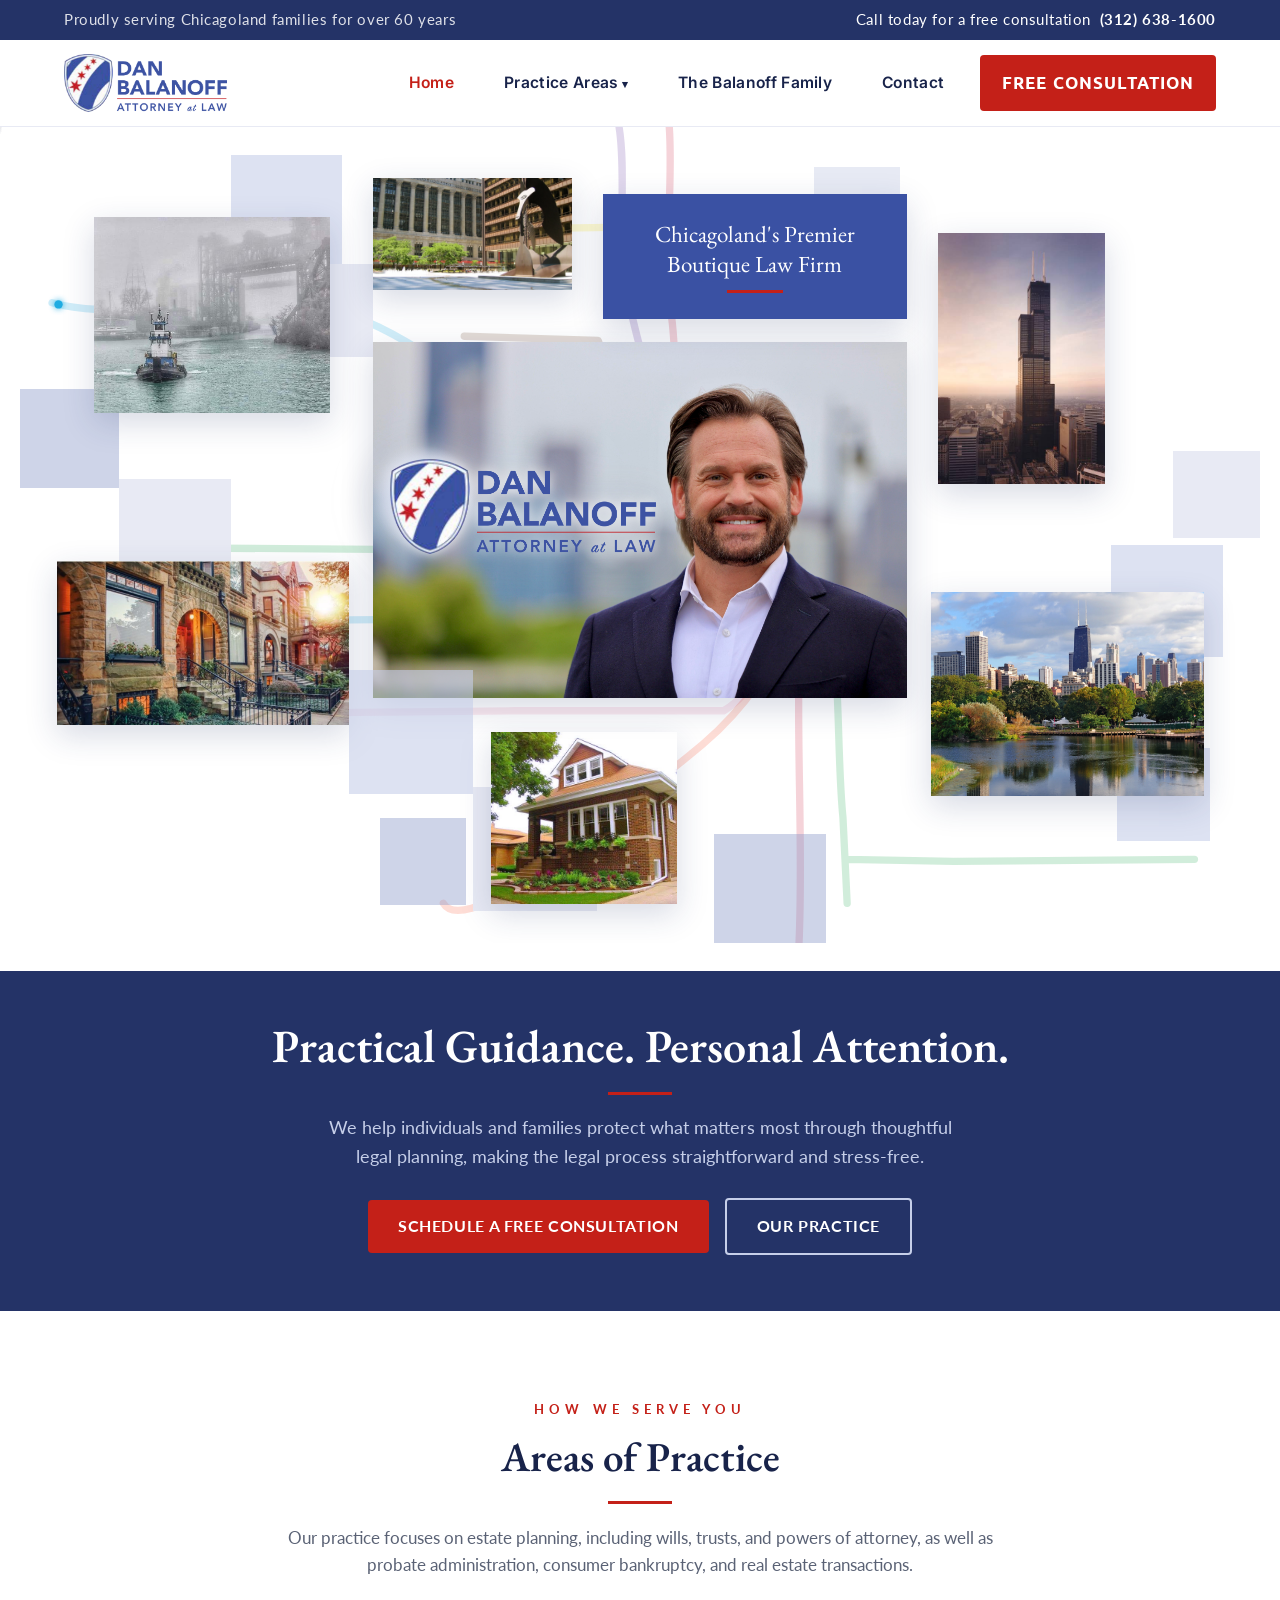
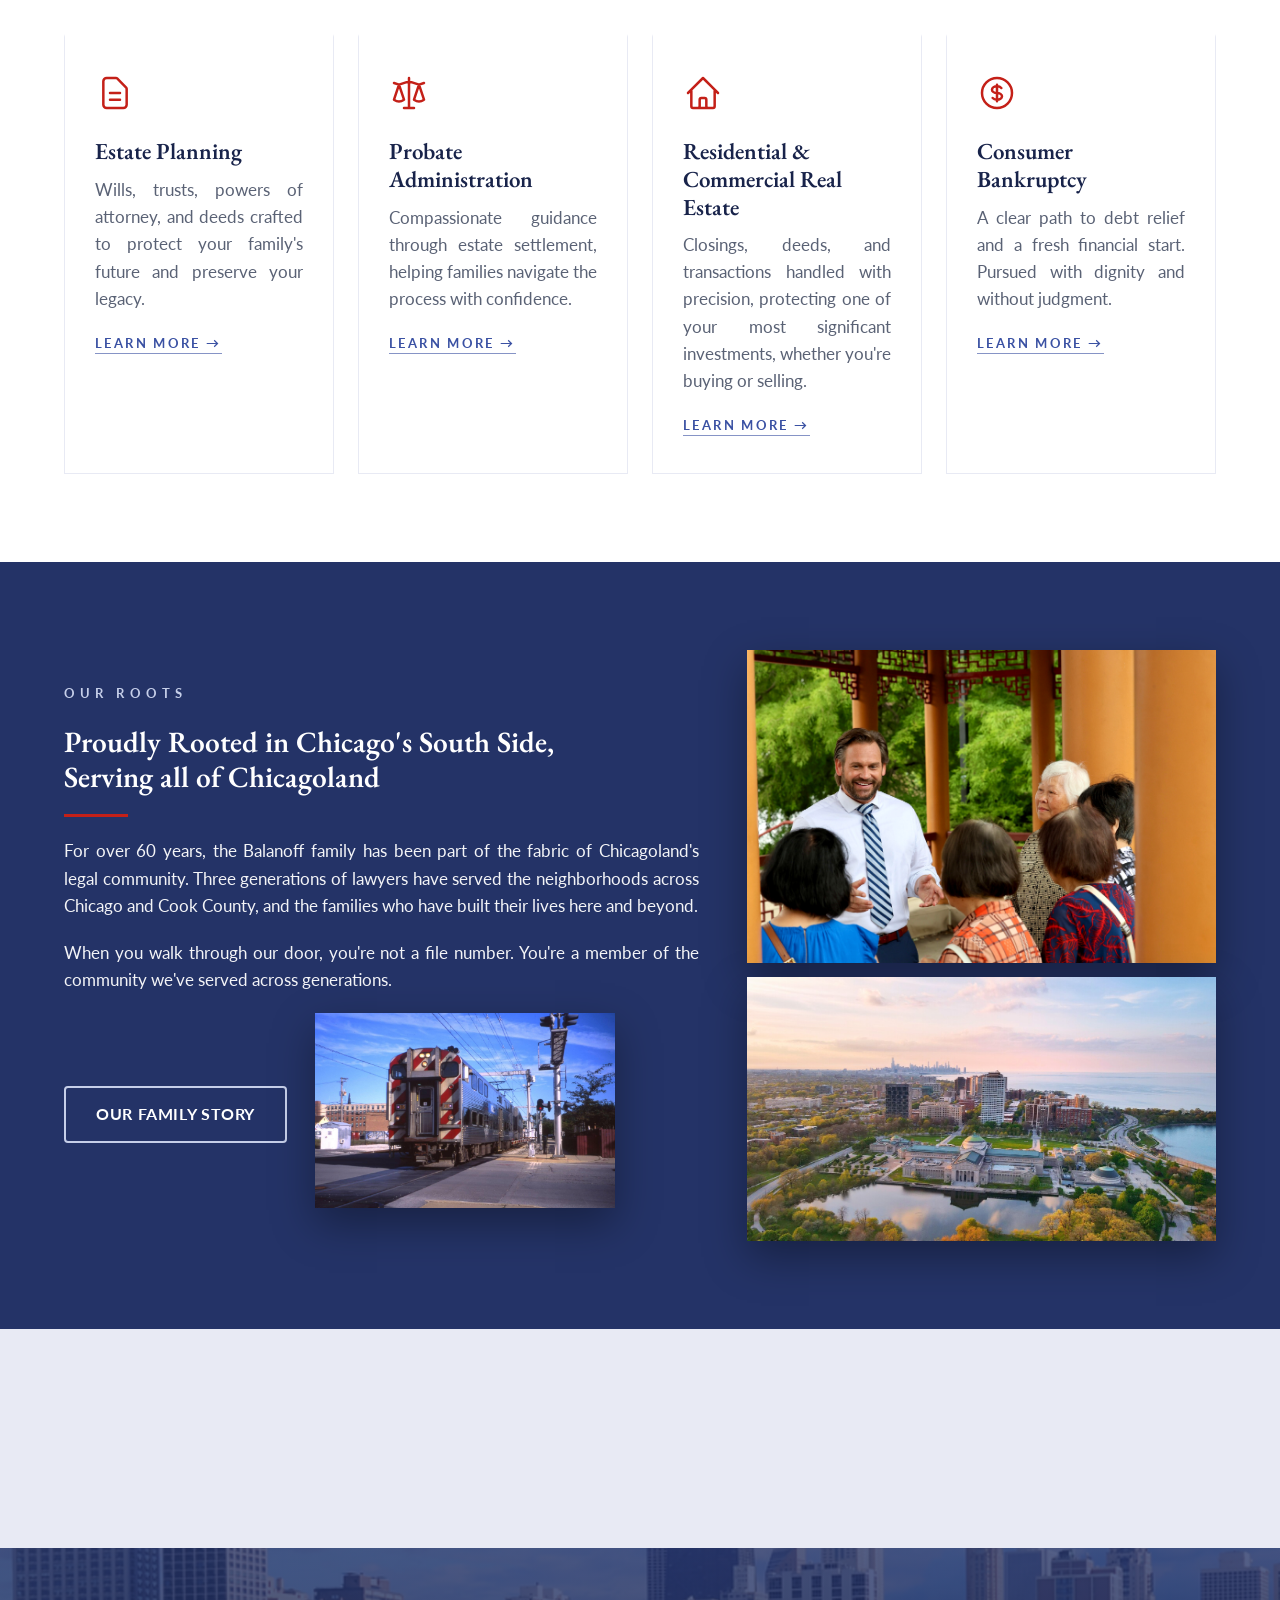
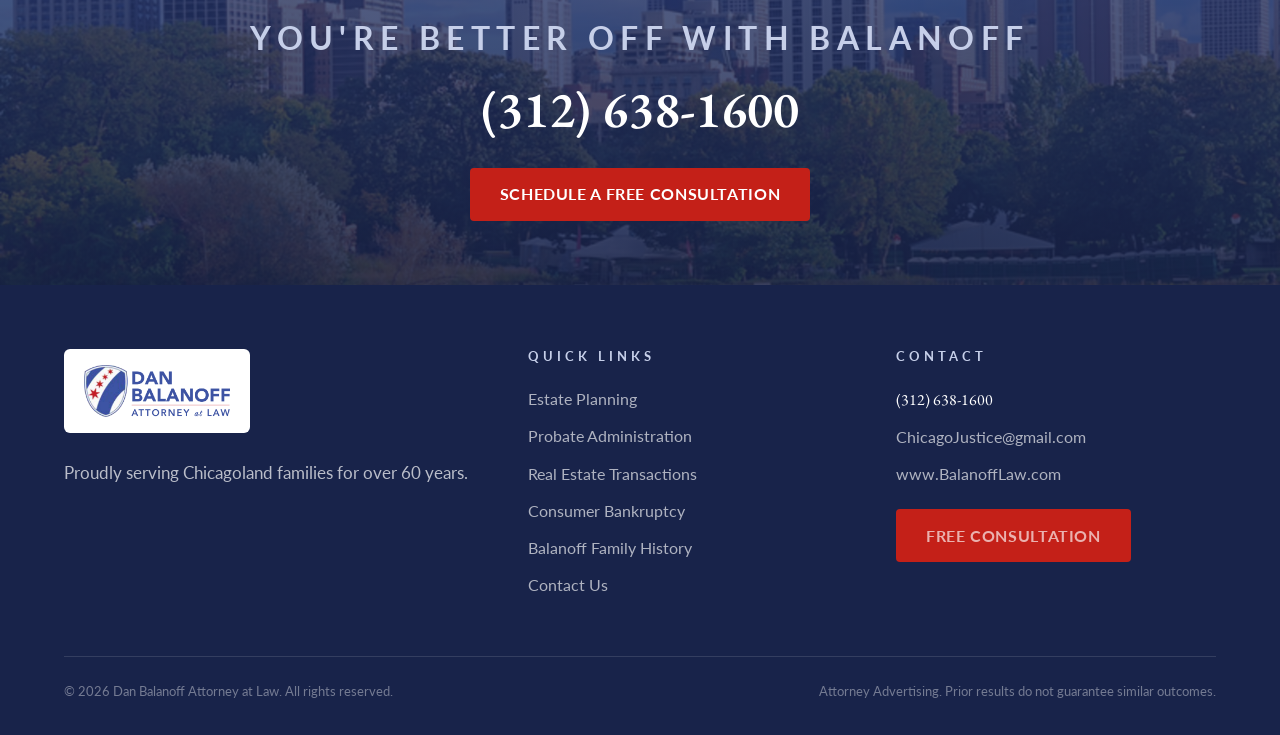
==== commit 9e9224b6: "Add Probate Administration page; justify card/body text; trim page hero padding Co-Authored-By: Clau" ====
--- a/index.html
+++ b/index.html
@@ -216,7 +216,7 @@
               <path stroke-linecap="round" stroke-linejoin="round" stroke-width="1.5" d="M12 8c-1.657 0-3 .895-3 2s1.343 2 3 2 3 .895 3 2-1.343 2-3 2m0-8c1.11 0 2.08.402 2.599 1M12 8V7m0 1v8m0 0v1m0-1c-1.11 0-2.08-.402-2.599-1M21 12a9 9 0 11-18 0 9 9 0 0118 0z"/>
             </svg>
             <h3>Consumer Bankruptcy</h3>
-            <p>A clear path to debt relief and a fresh financial start, pursued with dignity and without judgment.</p>
+            <p>A clear path to debt relief and a fresh financial start. Pursued with dignity and without judgment.</p>
             <span class="more">Learn More →</span>
           </a>
         </div>
--- a/css/styles.css
+++ b/css/styles.css
@@ -415,7 +415,7 @@
 }
 .practice-card svg { width: 40px; height: 40px; color: var(--red); margin-bottom: 18px; }
 .practice-card h3 { font-size: 1.35rem; margin-bottom: 10px; font-weight: 600; }
-.practice-card p { font-size: 1rem; color: var(--text-muted); margin-bottom: 16px; }
+.practice-card p { font-size: 1rem; color: var(--text-muted); margin-bottom: 16px; text-align: justify; }
 .practice-card .more {
   font-size: 0.78rem;
   letter-spacing: 0.18em;
@@ -569,7 +569,7 @@
 .page-hero {
   background: var(--lavender);
   text-align: center;
-  padding: 56px 24px;
+  padding: 32px 24px;
 }
 .page-hero h1 {
   font-size: clamp(2.2rem, 4.2vw, 3.2rem);
@@ -595,7 +595,11 @@
 }
 .intro-grid .photo img { width: 100%; height: auto; display: block; }
 .intro-grid h2 { font-size: clamp(1.8rem, 2.8vw, 2.4rem); font-weight: 600; }
-.intro-grid p { color: var(--text); margin-bottom: 18px; }
+.intro-grid.flip .photo { order: 2; }
+@media (max-width: 900px) {
+  .intro-grid.flip .photo { order: 0; }
+}
+.intro-grid p { color: var(--text); margin-bottom: 18px; text-align: justify; }
 .intro-grid .btn { margin-top: 8px; }
 
 .doc-cards {
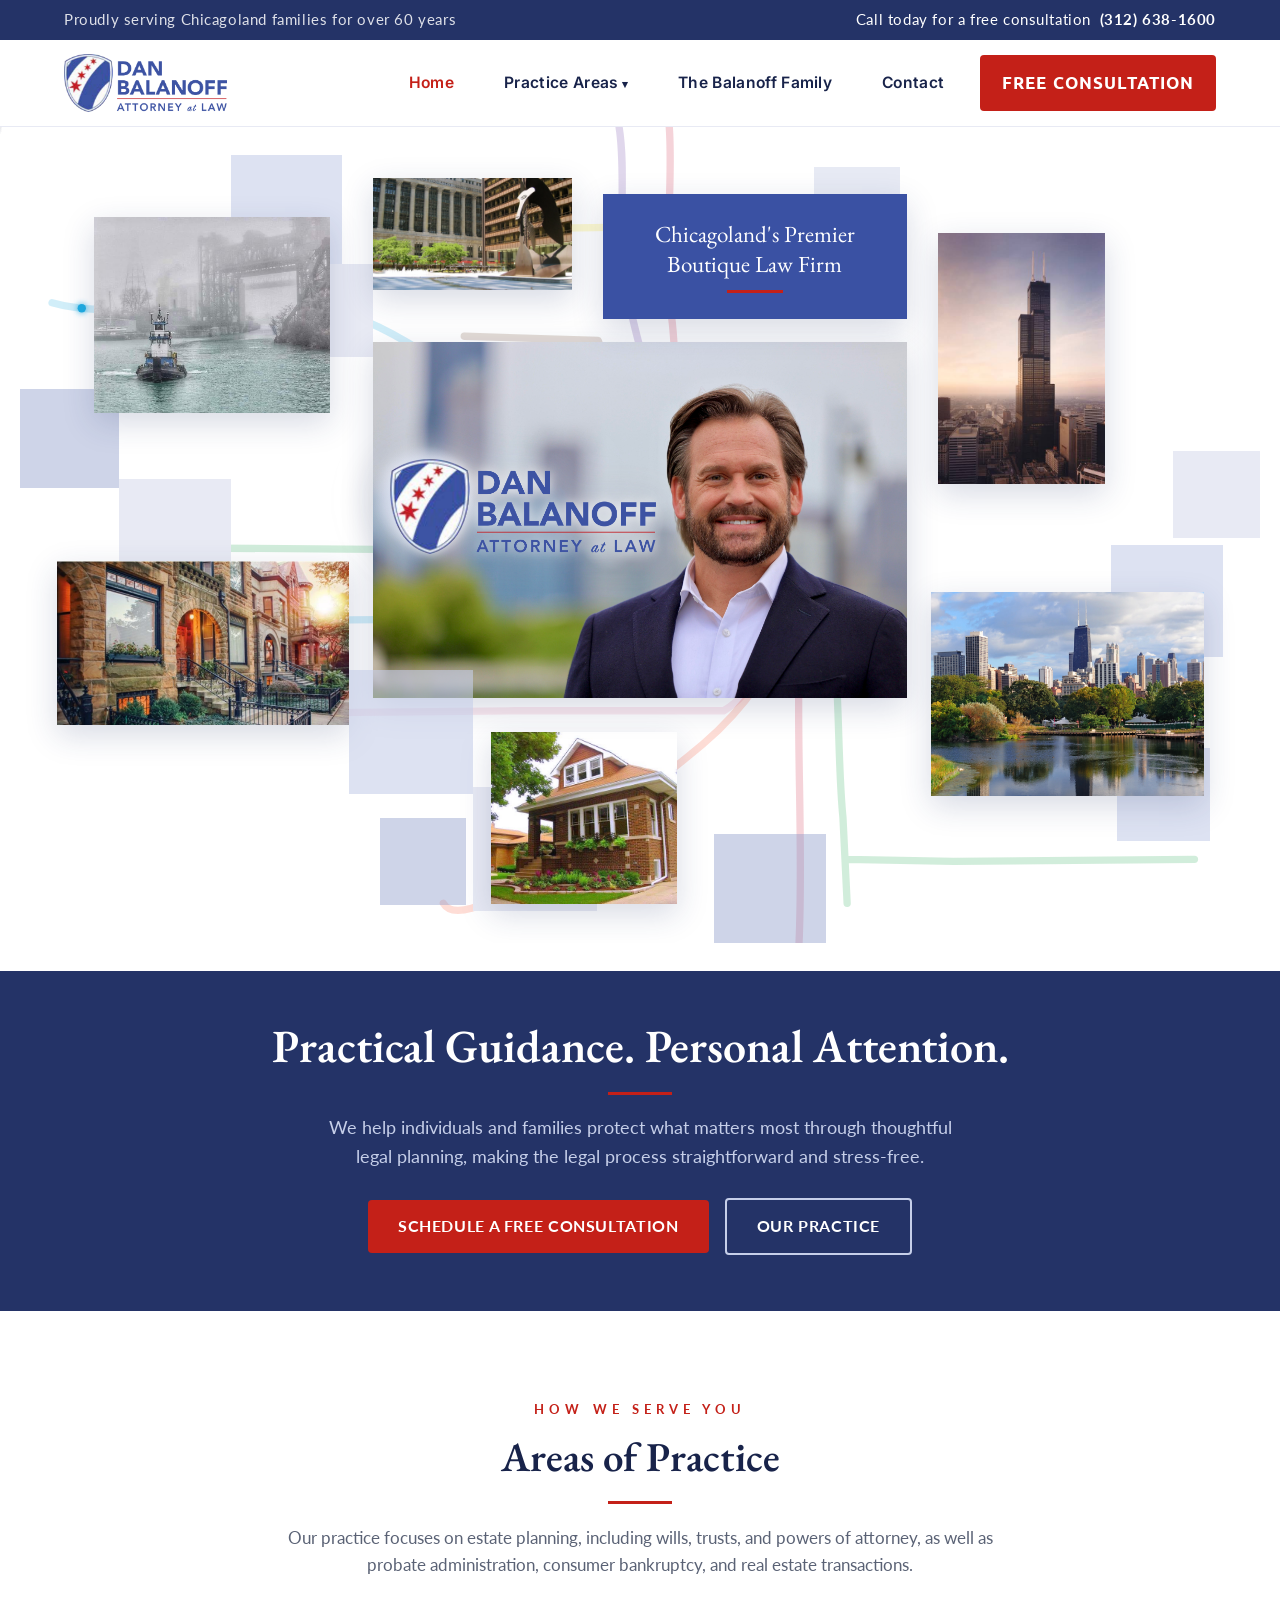
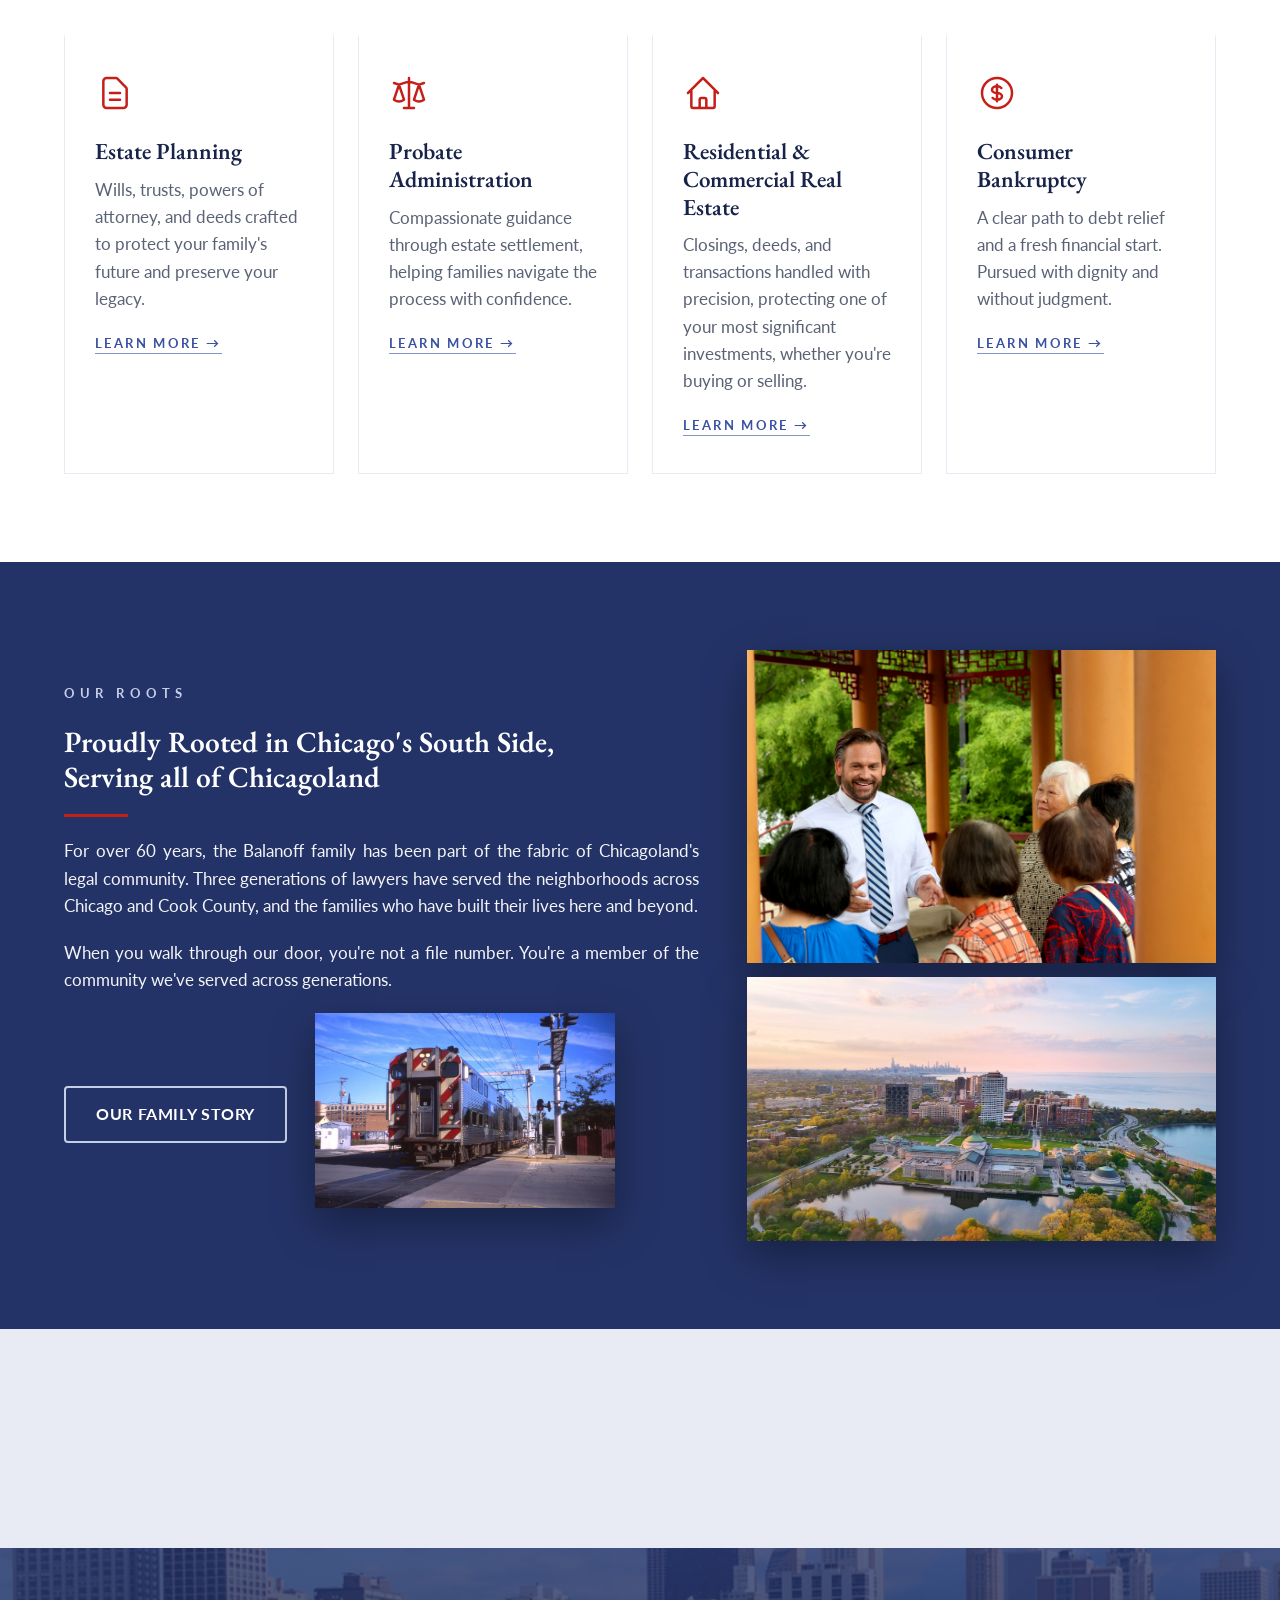
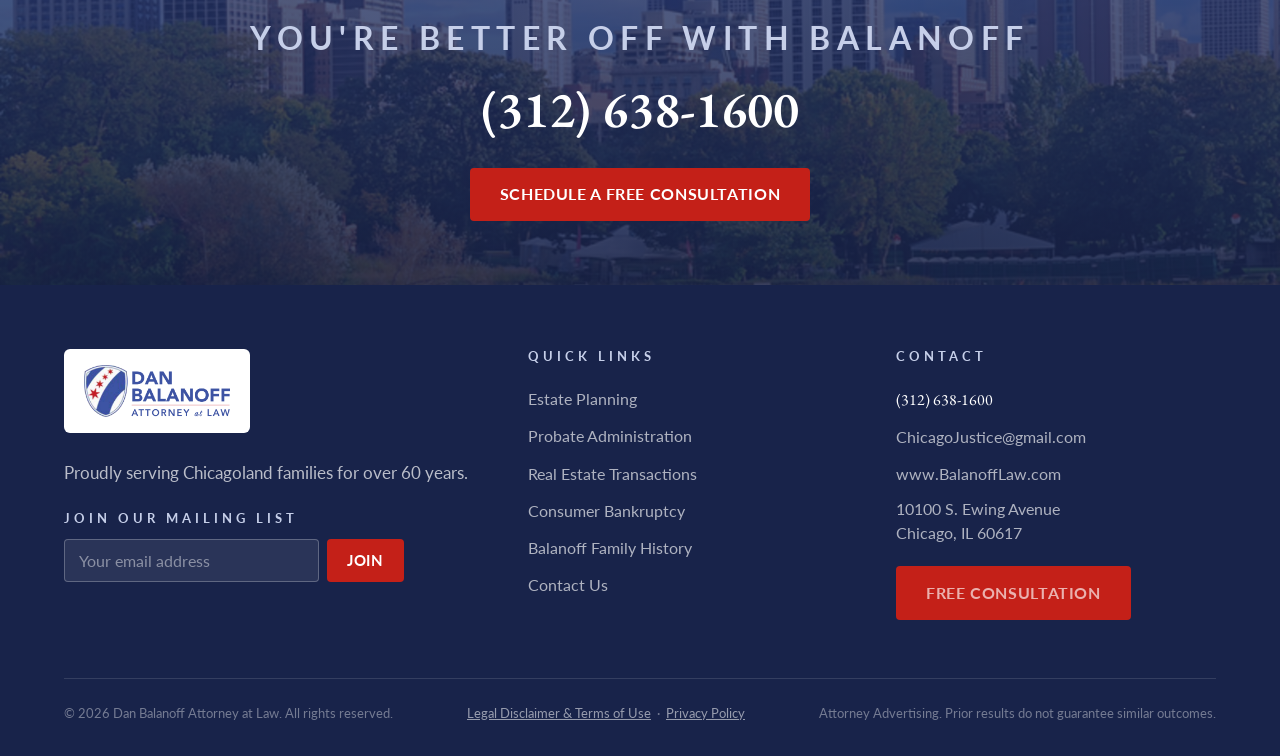
==== commit 9cd34fb1: "Add legal disclaimer and privacy policy pages, footer links, address, mailing list signup Co-Authore" ====
--- a/index.html
+++ b/index.html
@@ -271,6 +271,13 @@
             <img src="assets/logo-full.png" alt="Dan Balanoff, Attorney at Law" />
           </div>
           <p>Proudly serving Chicagoland families for over 60 years.</p>
+          <form class="mailing-list" action="https://formspree.io/f/YOUR_FORM_ID" method="POST">
+            <label for="ml-email">Join Our Mailing List</label>
+            <div class="ml-row">
+              <input type="email" id="ml-email" name="email" required placeholder="Your email address" autocomplete="email" />
+              <button type="submit">Join</button>
+            </div>
+          </form>
         </div>
         <div>
           <h4>Quick Links</h4>
@@ -289,12 +296,14 @@
             <li><a href="tel:3126381600" class="footer-phone">(312) 638-1600</a></li>
             <li><a href="mailto:ChicagoJustice@gmail.com">ChicagoJustice@gmail.com</a></li>
             <li><a href="https://www.BalanoffLaw.com">www.BalanoffLaw.com</a></li>
+            <li><address class="footer-address">10100 S. Ewing Avenue<br />Chicago, IL 60617</address></li>
             <li style="padding-top:12px"><a href="contact.html" class="btn btn-red">Free Consultation</a></li>
           </ul>
         </div>
       </div>
       <div class="footer-bottom">
         <p>© 2026 Dan Balanoff Attorney at Law. All rights reserved.</p>
+        <p><a href="disclaimer.html">Legal Disclaimer &amp; Terms of Use</a> &nbsp;·&nbsp; <a href="privacy.html">Privacy Policy</a></p>
         <p>Attorney Advertising. Prior results do not guarantee similar outcomes.</p>
       </div>
     </div>
--- a/css/styles.css
+++ b/css/styles.css
@@ -415,7 +415,7 @@
 }
 .practice-card svg { width: 40px; height: 40px; color: var(--red); margin-bottom: 18px; }
 .practice-card h3 { font-size: 1.35rem; margin-bottom: 10px; font-weight: 600; }
-.practice-card p { font-size: 1rem; color: var(--text-muted); margin-bottom: 16px; text-align: justify; }
+.practice-card p { font-size: 1rem; color: var(--text-muted); margin-bottom: 16px; }
 .practice-card .more {
   font-size: 0.78rem;
   letter-spacing: 0.18em;
@@ -564,6 +564,65 @@
   font-size: 0.78rem;
   color: rgba(255,255,255,0.4);
 }
+.footer-bottom a {
+  color: rgba(255,255,255,0.55);
+  font-size: 0.78rem;
+  text-decoration: underline;
+}
+.footer-bottom a:hover { color: var(--white); }
+.footer-address { font-style: normal; color: rgba(255,255,255,0.65); font-size: 0.93rem; line-height: 1.5; }
+
+/* mailing list signup (footer) */
+.mailing-list { margin-top: 22px; }
+.mailing-list label {
+  display: block;
+  color: var(--sky);
+  font-size: 0.78rem;
+  letter-spacing: 0.3em;
+  text-transform: uppercase;
+  font-weight: 700;
+  margin-bottom: 10px;
+}
+.mailing-list .ml-row { display: flex; gap: 8px; max-width: 340px; }
+.mailing-list input {
+  flex: 1;
+  min-width: 0;
+  padding: 11px 14px;
+  border: 1px solid rgba(255,255,255,0.25);
+  border-radius: 4px;
+  background: rgba(255,255,255,0.08);
+  color: var(--white);
+  font-family: var(--font-body);
+  font-size: 0.93rem;
+}
+.mailing-list input::placeholder { color: rgba(255,255,255,0.45); }
+.mailing-list input:focus { outline: 2px solid var(--sky); background: rgba(255,255,255,0.14); }
+.mailing-list button {
+  padding: 11px 20px;
+  border: none;
+  border-radius: 4px;
+  background: var(--red);
+  color: var(--white);
+  font-family: var(--font-body);
+  font-weight: 700;
+  font-size: 0.9rem;
+  letter-spacing: 0.05em;
+  text-transform: uppercase;
+  cursor: pointer;
+  transition: background 200ms ease;
+}
+.mailing-list button:hover { background: var(--red-dark); }
+
+/* legal pages */
+.legal-body { max-width: 820px; margin: 0 auto; }
+.legal-body h3 {
+  font-family: var(--font-body);
+  font-size: 1.1rem;
+  color: var(--navy-ink);
+  margin: 32px 0 10px;
+}
+.legal-body p { margin-bottom: 14px; color: var(--text); }
+.legal-body .effective { color: var(--text-muted); font-size: 0.9rem; margin-bottom: 28px; }
 
 /* ════════ Interior pages ════════ */
 .page-hero {
@@ -599,6 +658,22 @@
 @media (max-width: 900px) {
   .intro-grid.flip .photo { order: 0; }
 }
+
+/* photo height locked to the text column beside it (absolute so the
+   photo's intrinsic height can't stretch the row past the text) */
+.intro-grid.fit-photo { align-items: stretch; }
+.intro-grid.fit-photo .photo { align-self: stretch; position: relative; }
+.intro-grid.fit-photo .photo img {
+  position: absolute;
+  inset: 0;
+  height: 100%;
+  width: 100%;
+  object-fit: cover;
+}
+@media (max-width: 900px) {
+  .intro-grid.fit-photo .photo { position: static; }
+  .intro-grid.fit-photo .photo img { position: static; height: auto; }
+}
 .intro-grid p { color: var(--text); margin-bottom: 18px; text-align: justify; }
 .intro-grid .btn { margin-top: 8px; }
 
@@ -608,6 +683,26 @@
   gap: 24px;
 }
 .doc-cards .practice-card { cursor: default; }
+
+/* paired photo cards (e.g. residential vs commercial) */
+.duo-grid {
+  display: grid;
+  grid-template-columns: repeat(2, 1fr);
+  gap: 32px;
+}
+.duo-card {
+  background: var(--white);
+  border: 1px solid var(--lavender);
+  box-shadow: var(--shadow-soft);
+}
+.duo-card .duo-photo { overflow: hidden; }
+.duo-card .duo-photo img { width: 100%; height: auto; display: block; }
+.duo-card .duo-body { padding: 28px 30px 32px; }
+.duo-card h3 { font-size: 1.4rem; font-weight: 600; margin-bottom: 10px; }
+.duo-card p { color: var(--text-muted); text-align: justify; }
+@media (max-width: 720px) {
+  .duo-grid { grid-template-columns: 1fr; }
+}
 
 .doc-list {
   display: grid;
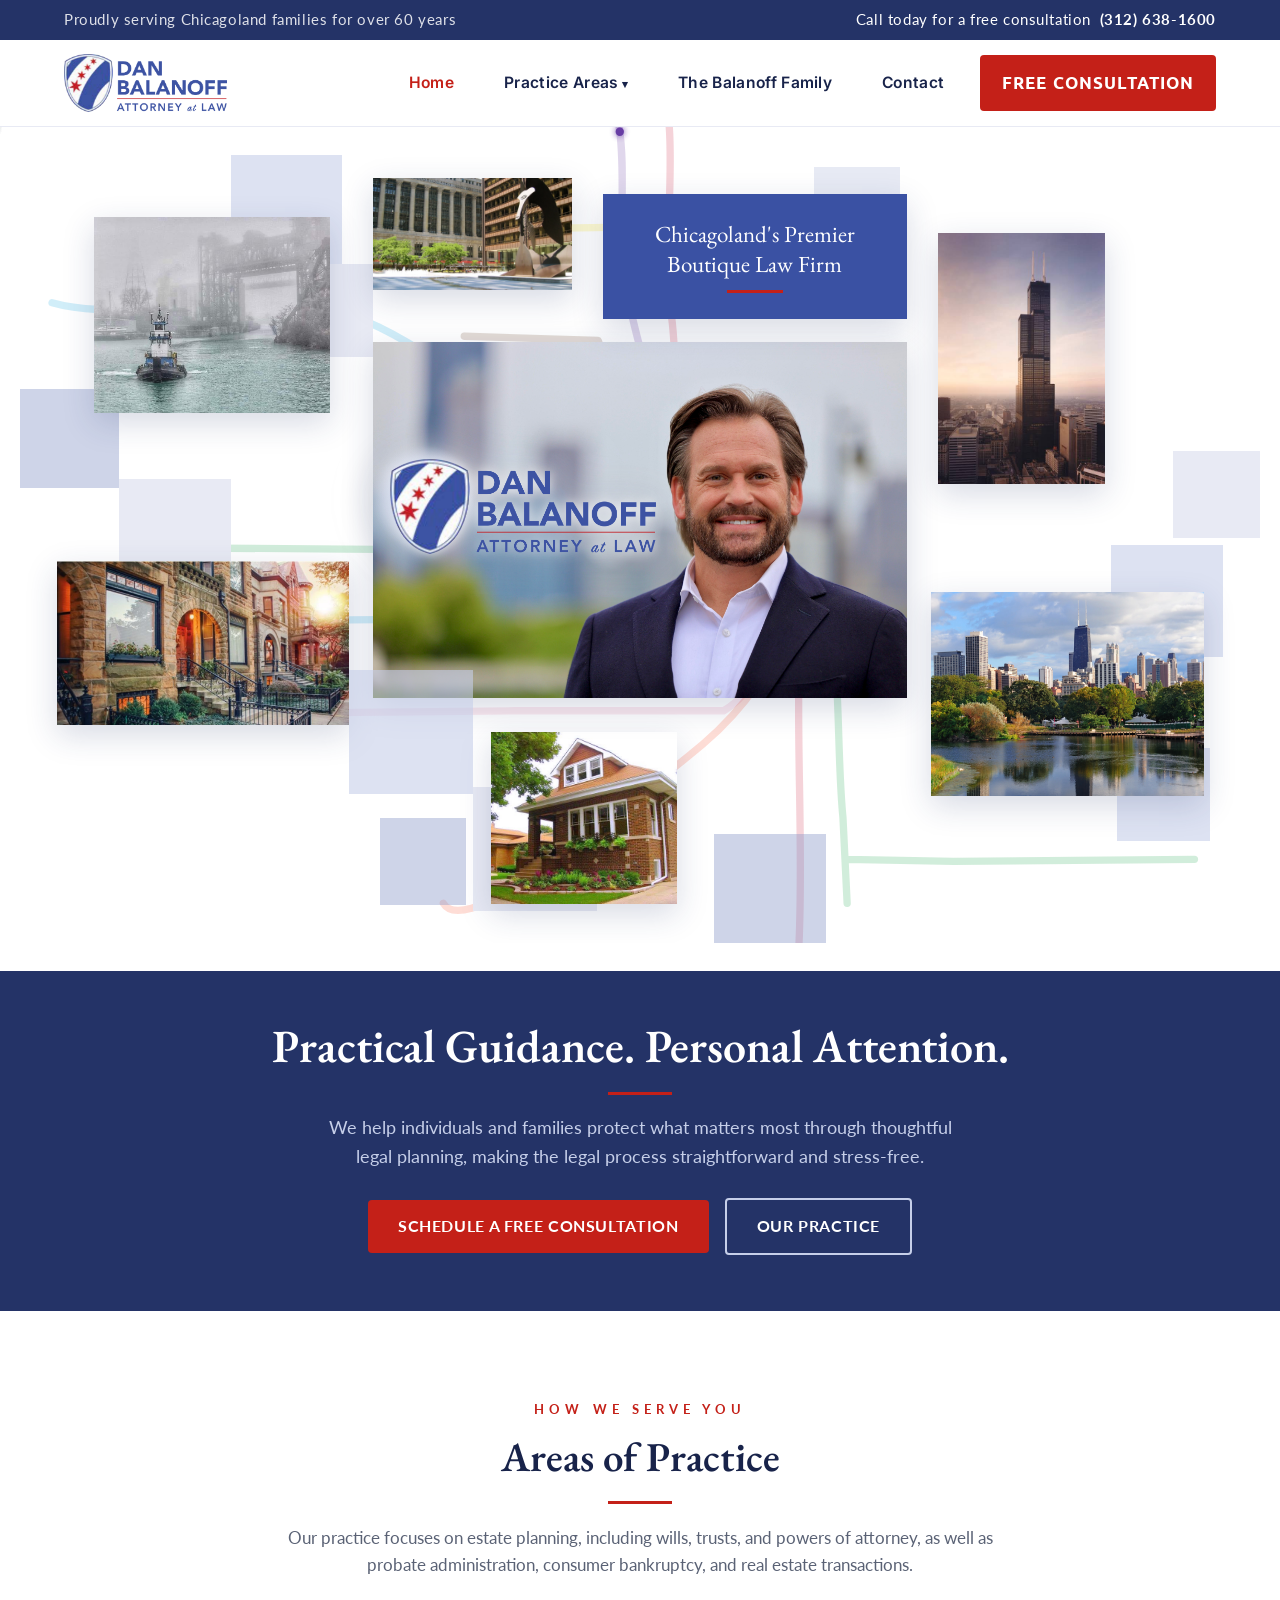
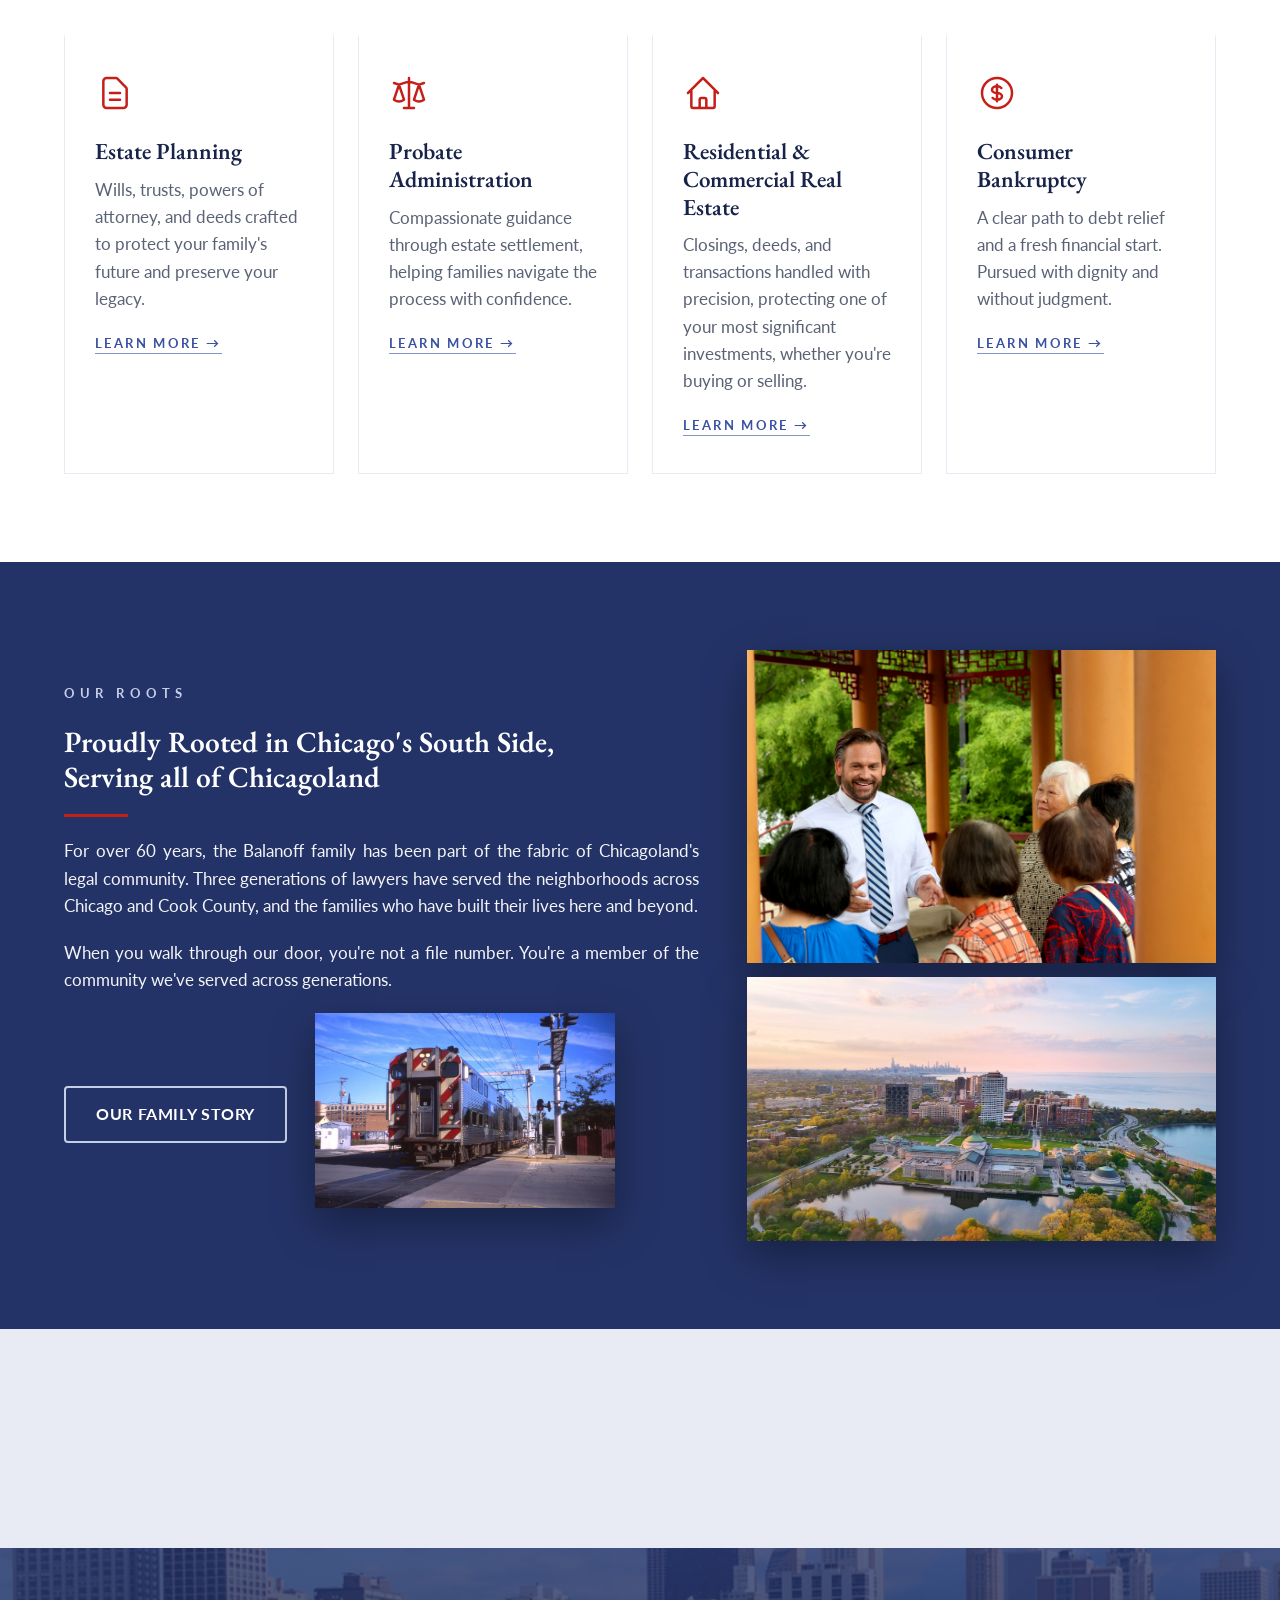
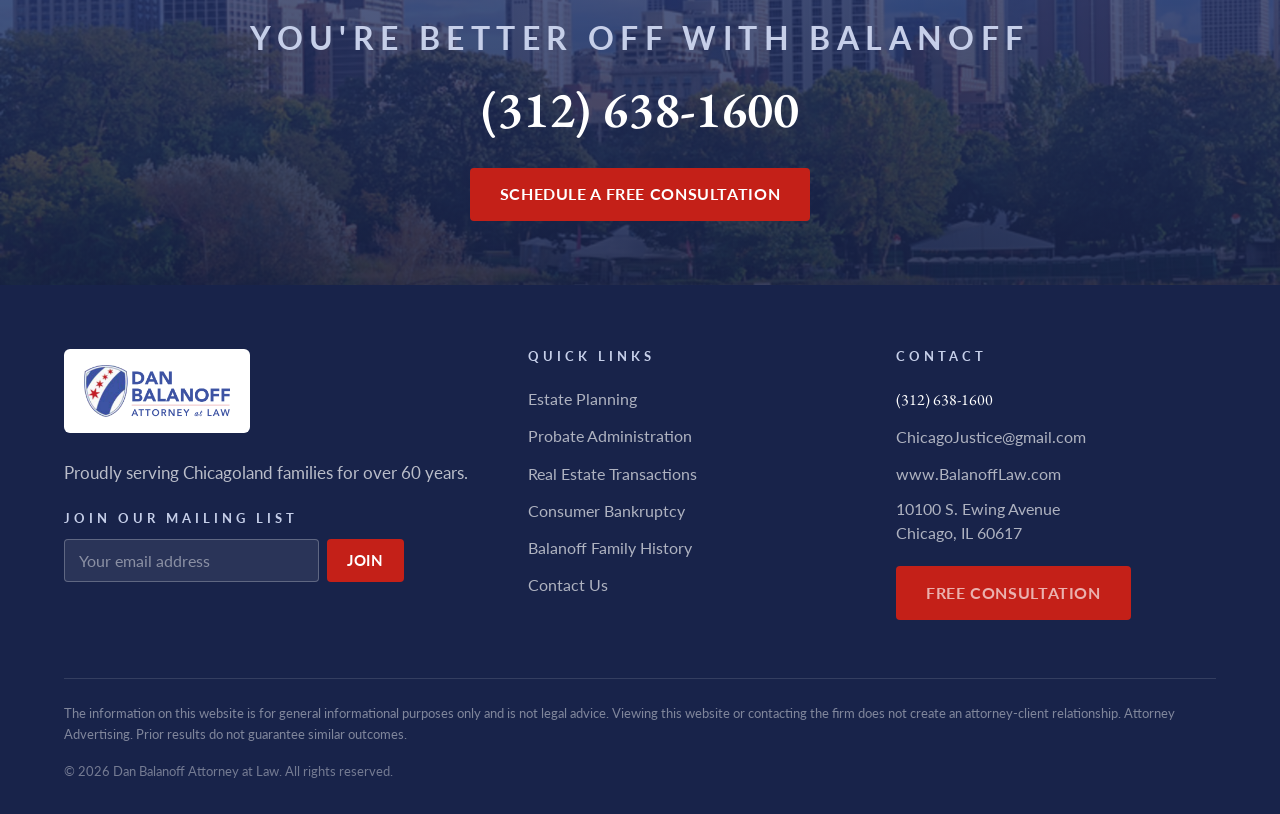
==== commit f32c7d10: "Replace legal pages with simple footer disclaimer Co-Authored-By: Claude Fable 5 <noreply@anthropic." ====
--- a/index.html
+++ b/index.html
@@ -302,9 +302,8 @@
         </div>
       </div>
       <div class="footer-bottom">
+        <p class="footer-disclaimer">The information on this website is for general informational purposes only and is not legal advice. Viewing this website or contacting the firm does not create an attorney-client relationship. Attorney Advertising. Prior results do not guarantee similar outcomes.</p>
         <p>© 2026 Dan Balanoff Attorney at Law. All rights reserved.</p>
-        <p><a href="disclaimer.html">Legal Disclaimer &amp; Terms of Use</a> &nbsp;·&nbsp; <a href="privacy.html">Privacy Policy</a></p>
-        <p>Attorney Advertising. Prior results do not guarantee similar outcomes.</p>
       </div>
     </div>
   </footer>
--- a/css/styles.css
+++ b/css/styles.css
@@ -564,12 +564,11 @@
   font-size: 0.78rem;
   color: rgba(255,255,255,0.4);
 }
-.footer-bottom a {
-  color: rgba(255,255,255,0.55);
-  font-size: 0.78rem;
-  text-decoration: underline;
-}
-.footer-bottom a:hover { color: var(--white); }
+.footer-disclaimer {
+  width: 100%;
+  color: rgba(255,255,255,0.45);
+  line-height: 1.6;
+}
 .footer-address { font-style: normal; color: rgba(255,255,255,0.65); font-size: 0.93rem; line-height: 1.5; }
 
 /* mailing list signup (footer) */
@@ -613,16 +612,6 @@
 }
 .mailing-list button:hover { background: var(--red-dark); }
 
-/* legal pages */
-.legal-body { max-width: 820px; margin: 0 auto; }
-.legal-body h3 {
-  font-family: var(--font-body);
-  font-size: 1.1rem;
-  color: var(--navy-ink);
-  margin: 32px 0 10px;
-}
-.legal-body p { margin-bottom: 14px; color: var(--text); }
-.legal-body .effective { color: var(--text-muted); font-size: 0.9rem; margin-bottom: 28px; }
 
 /* ════════ Interior pages ════════ */
 .page-hero {
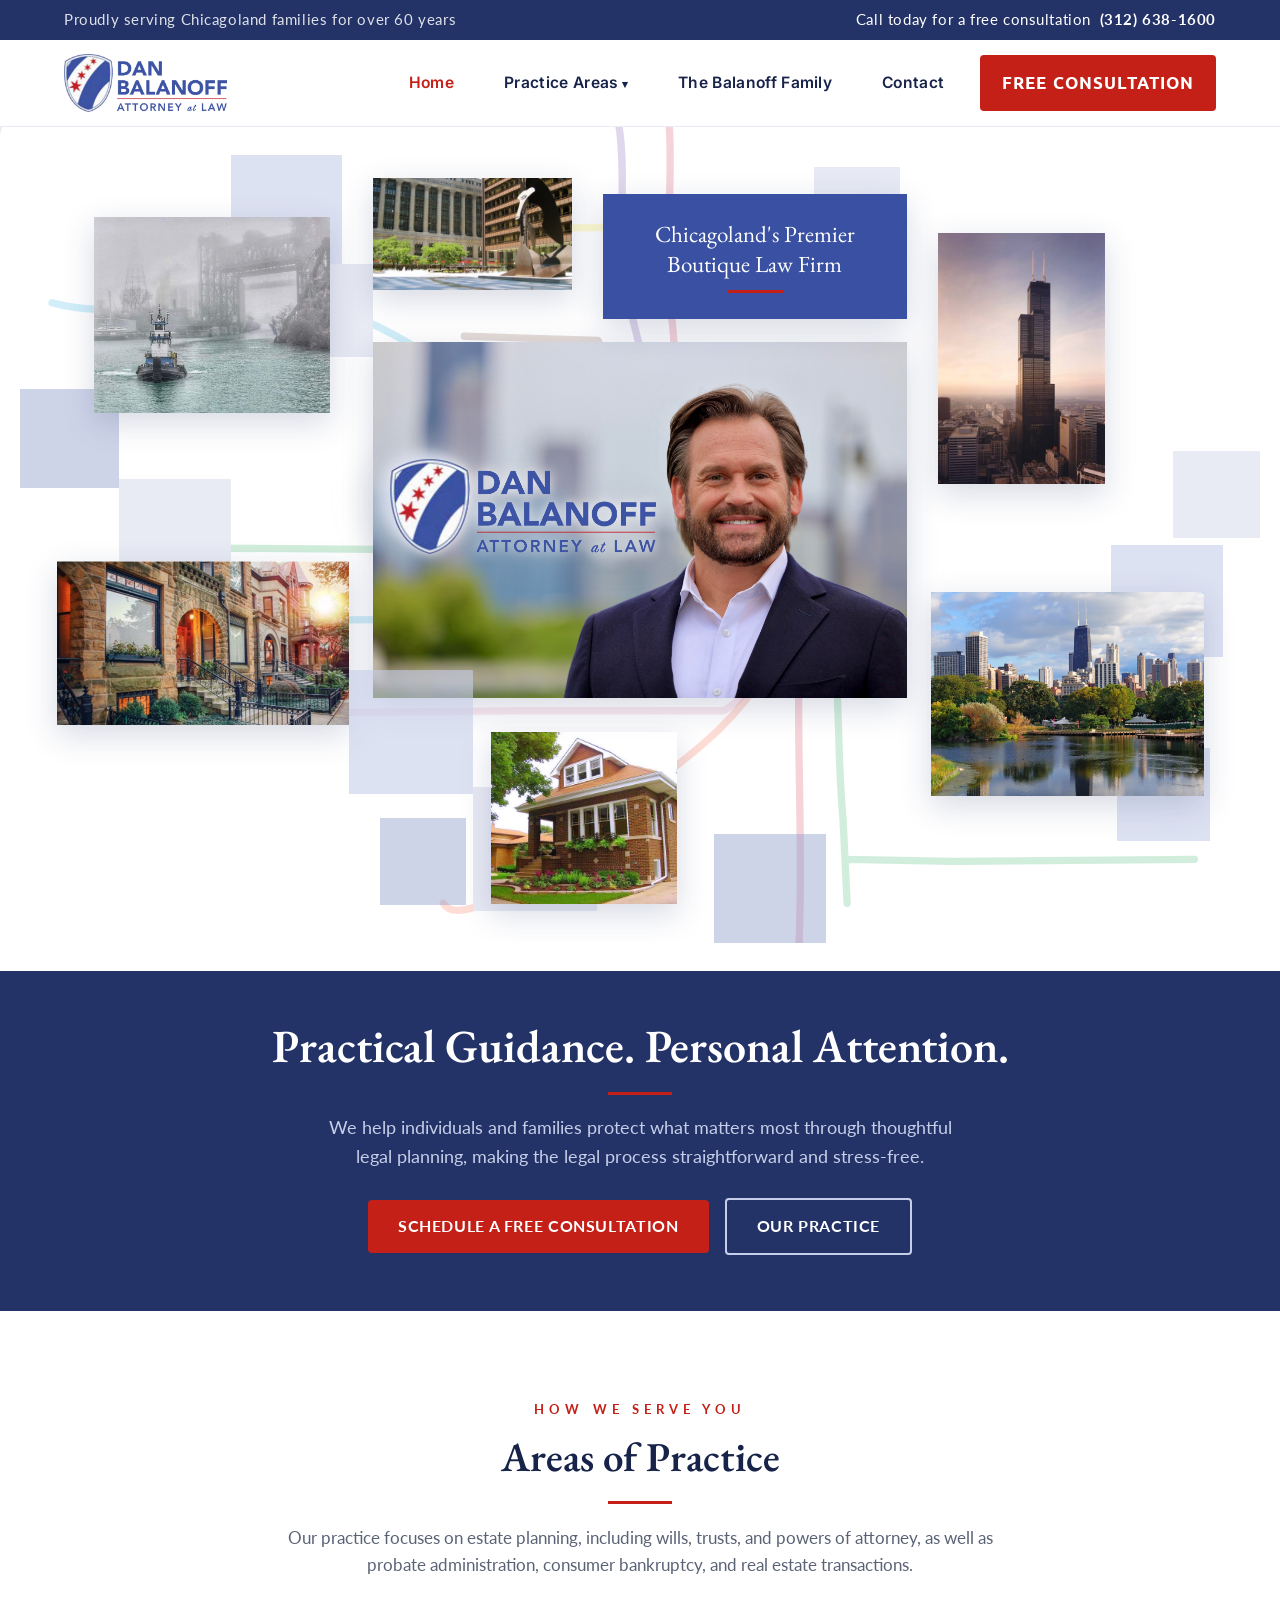
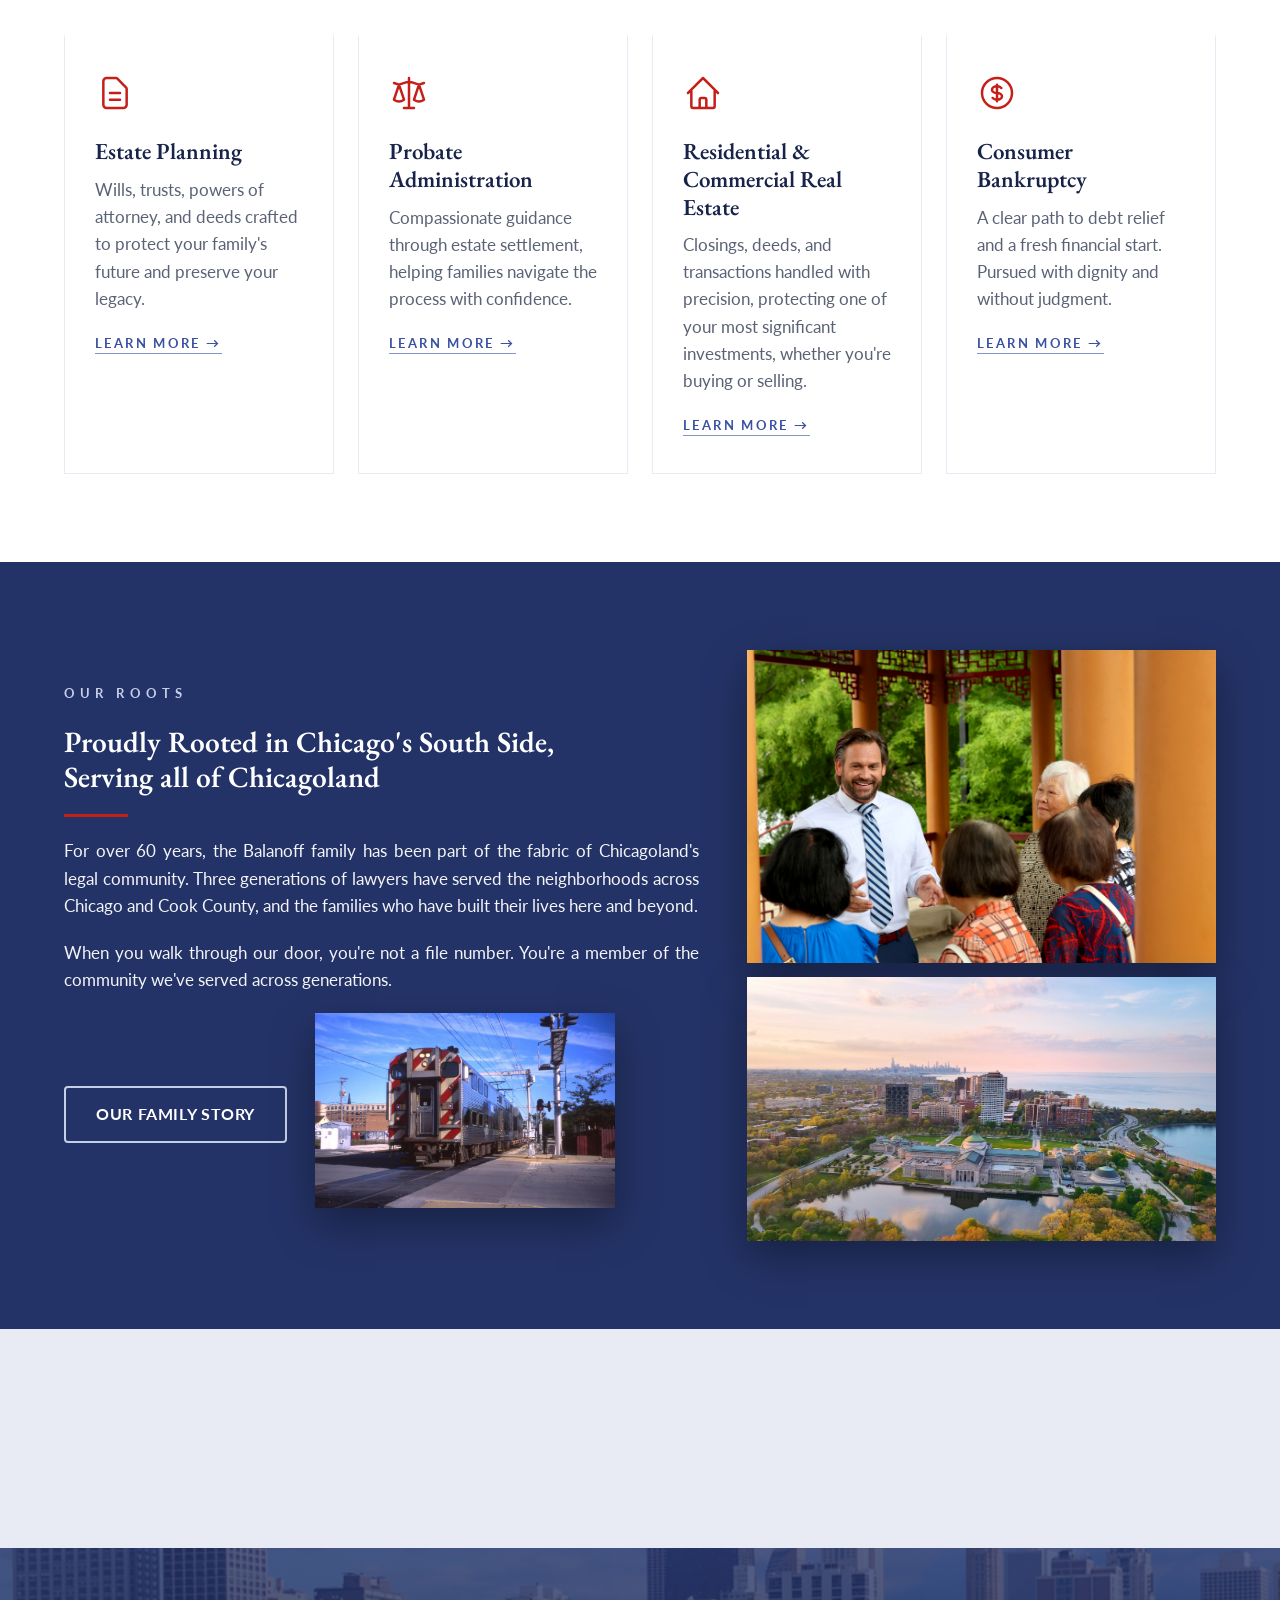
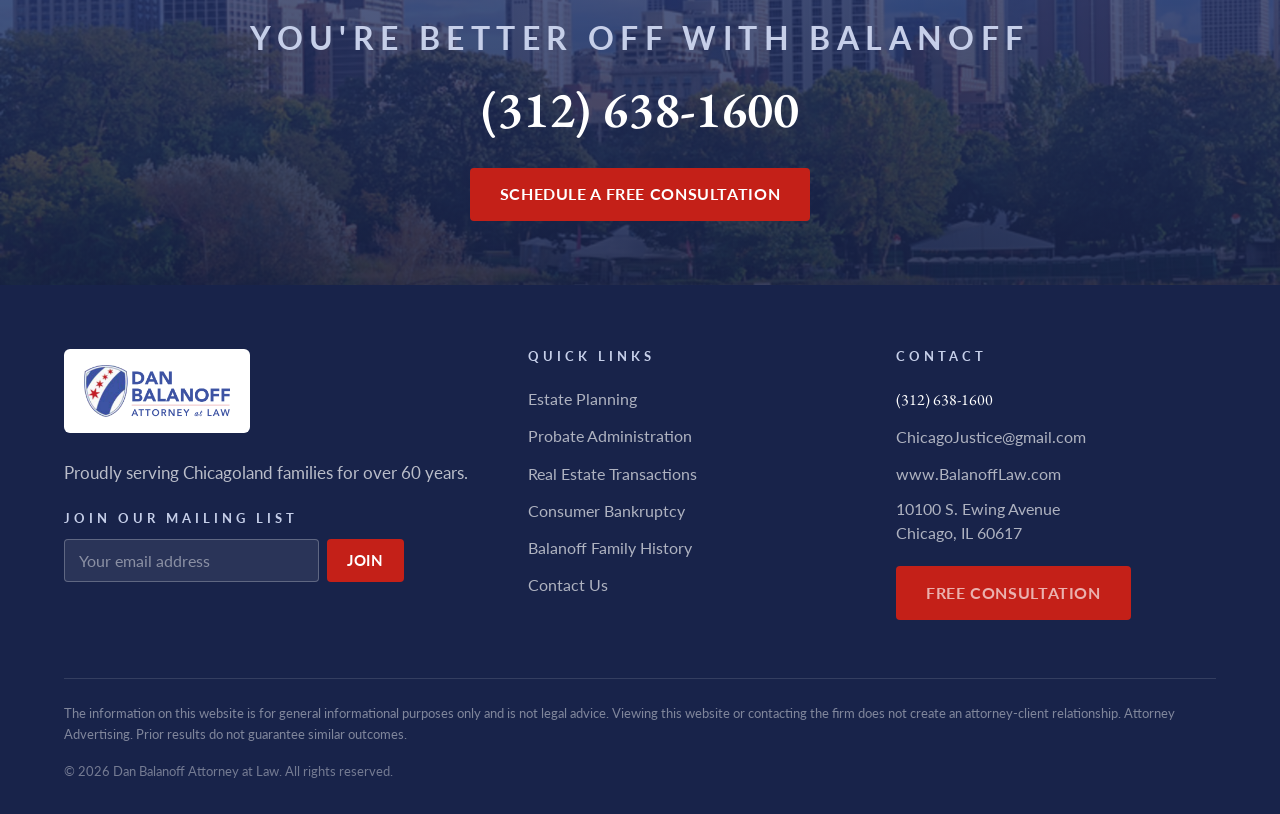
==== commit 1fe15047: "Wire contact and mailing-list forms to email via FormSubmit Co-Authored-By: Claude Fable 5 <noreply@" ====
--- a/index.html
+++ b/index.html
@@ -271,7 +271,11 @@
             <img src="assets/logo-full.png" alt="Dan Balanoff, Attorney at Law" />
           </div>
           <p>Proudly serving Chicagoland families for over 60 years.</p>
-          <form class="mailing-list" action="https://formspree.io/f/YOUR_FORM_ID" method="POST">
+          <form class="mailing-list" action="https://formsubmit.co/ChicagoJustice@gmail.com" method="POST">
+            <input type="hidden" name="_subject" value="New mailing list signup from BalanoffLaw.com" />
+            <input type="hidden" name="_template" value="table" />
+            <input type="hidden" name="_captcha" value="false" />
+            <input type="text" name="_honey" style="display:none" tabindex="-1" autocomplete="off" aria-hidden="true" />
             <label for="ml-email">Join Our Mailing List</label>
             <div class="ml-row">
               <input type="email" id="ml-email" name="email" required placeholder="Your email address" autocomplete="email" />
--- a/css/styles.css
+++ b/css/styles.css
@@ -718,6 +718,178 @@
 @media (max-width: 720px) {
   .doc-cards { grid-template-columns: 1fr; }
   .doc-list { grid-template-columns: 1fr; }
+}
+
+/* ════════ Family history page ════════ */
+.member { scroll-margin-top: 100px; }
+
+/* keep member portraits compact so the whole image is visible without scrolling */
+.member .photo {
+  overflow: visible;
+  box-shadow: none;
+  display: flex;
+  justify-content: center;
+  align-items: flex-start;
+}
+.member .photo img {
+  max-height: 400px;
+  width: auto;
+  max-width: 100%;
+  border-radius: 4px;
+  box-shadow: var(--shadow-tile);
+}
+.member-head { max-width: 760px; margin: 0 auto 40px; text-align: center; }
+.member-head .member-role {
+  font-size: 0.8rem;
+  letter-spacing: 0.3em;
+  text-transform: uppercase;
+  font-weight: 700;
+  color: var(--red);
+  margin-bottom: 10px;
+}
+.member-head h2 {
+  font-size: clamp(2rem, 3.4vw, 2.8rem);
+  font-weight: 600;
+}
+.member-head .tagline {
+  font-family: var(--font-heading);
+  font-style: italic;
+  font-size: 1.25rem;
+  color: var(--navy);
+  margin-top: 6px;
+}
+
+/* responsive video player */
+.video-frame {
+  position: relative;
+  width: 100%;
+  aspect-ratio: 16 / 9;
+  background: #000;
+  border-radius: 4px;
+  overflow: hidden;
+  box-shadow: var(--shadow-tile);
+}
+.video-frame video,
+.video-frame img { width: 100%; height: 100%; object-fit: contain; background: #000; display: block; }
+.media-caption { font-size: 0.85rem; color: var(--text-muted); margin-top: 8px; text-align: center; }
+
+/* a row of supporting photos under a member's intro */
+.media-row {
+  display: grid;
+  grid-template-columns: repeat(auto-fit, minmax(240px, 300px));
+  justify-content: center;
+  gap: 20px;
+  margin-top: 36px;
+}
+.media-row figure {
+  background: var(--white);
+  border: 1px solid var(--lavender);
+  box-shadow: var(--shadow-soft);
+}
+.media-row figure img {
+  width: 100%;
+  height: 230px;
+  object-fit: contain;
+  background: var(--lavender);
+  display: block;
+}
+.media-row figcaption {
+  font-size: 0.82rem;
+  color: var(--text-muted);
+  padding: 10px 14px;
+  text-align: center;
+}
+/* keep all gallery captions to a single line */
+.media-row figcaption,
+.media-row .media-caption {
+  white-space: nowrap;
+  overflow: hidden;
+  text-overflow: ellipsis;
+}
+
+/* the 1989 newspaper article scans */
+.article-scans {
+  display: grid;
+  grid-template-columns: 1fr 1fr;
+  gap: 20px;
+  margin-top: 32px;
+  max-width: 920px;
+  margin-left: auto;
+  margin-right: auto;
+}
+.article-scans figure { box-shadow: var(--shadow-tile); border: 1px solid var(--lavender); }
+.article-scans img { width: 100%; height: auto; display: block; }
+.article-scans figcaption {
+  font-size: 0.8rem;
+  color: var(--text-muted);
+  padding: 8px 12px;
+  background: var(--white);
+  text-align: center;
+}
+@media (max-width: 720px) {
+  .article-scans { grid-template-columns: 1fr; }
+}
+
+/* ════════ Contact / intake form ════════ */
+.contact-details { list-style: none; margin-top: 24px; }
+.contact-details li { margin-bottom: 12px; font-size: 1.02rem; }
+.contact-details a { color: var(--navy); font-weight: 700; text-decoration: none; }
+.contact-details a:hover { text-decoration: underline; }
+.contact-details .label {
+  display: block;
+  font-size: 0.72rem;
+  letter-spacing: 0.25em;
+  text-transform: uppercase;
+  font-weight: 700;
+  color: var(--red);
+  margin-bottom: 2px;
+}
+
+.intake-form {
+  background: var(--white);
+  border: 1px solid var(--lavender);
+  border-top: 3px solid var(--red);
+  box-shadow: var(--shadow-soft);
+  padding: 36px 34px;
+}
+.intake-form h2 { font-size: 1.6rem; font-weight: 600; margin-bottom: 6px; }
+.intake-form .form-note { font-size: 0.88rem; color: var(--text-muted); margin-bottom: 22px; }
+.form-row { display: grid; grid-template-columns: 1fr 1fr; gap: 16px; }
+.form-field { margin-bottom: 18px; }
+.form-field label {
+  display: block;
+  font-weight: 700;
+  font-size: 0.9rem;
+  color: var(--navy-ink);
+  margin-bottom: 6px;
+}
+.form-field .req { color: var(--red); }
+.form-field input,
+.form-field select,
+.form-field textarea {
+  width: 100%;
+  padding: 12px 14px;
+  border: 1px solid var(--periwinkle);
+  border-radius: 4px;
+  background: var(--off-white);
+  font-family: var(--font-body);
+  font-size: 1rem;
+  color: var(--text);
+}
+.form-field input:focus,
+.form-field select:focus,
+.form-field textarea:focus {
+  outline: 2px solid var(--navy);
+  outline-offset: 1px;
+  background: var(--white);
+}
+.form-field textarea { resize: vertical; min-height: 140px; }
+.intake-form .btn { border: none; width: 100%; font-size: 1rem; }
+.intake-form .privacy-note { font-size: 0.8rem; color: var(--text-muted); margin-top: 14px; }
+
+@media (max-width: 720px) {
+  .form-row { grid-template-columns: 1fr; gap: 0; }
+  .intake-form { padding: 26px 20px; }
 }
 
 /* ════════ Scroll reveal ════════ */
